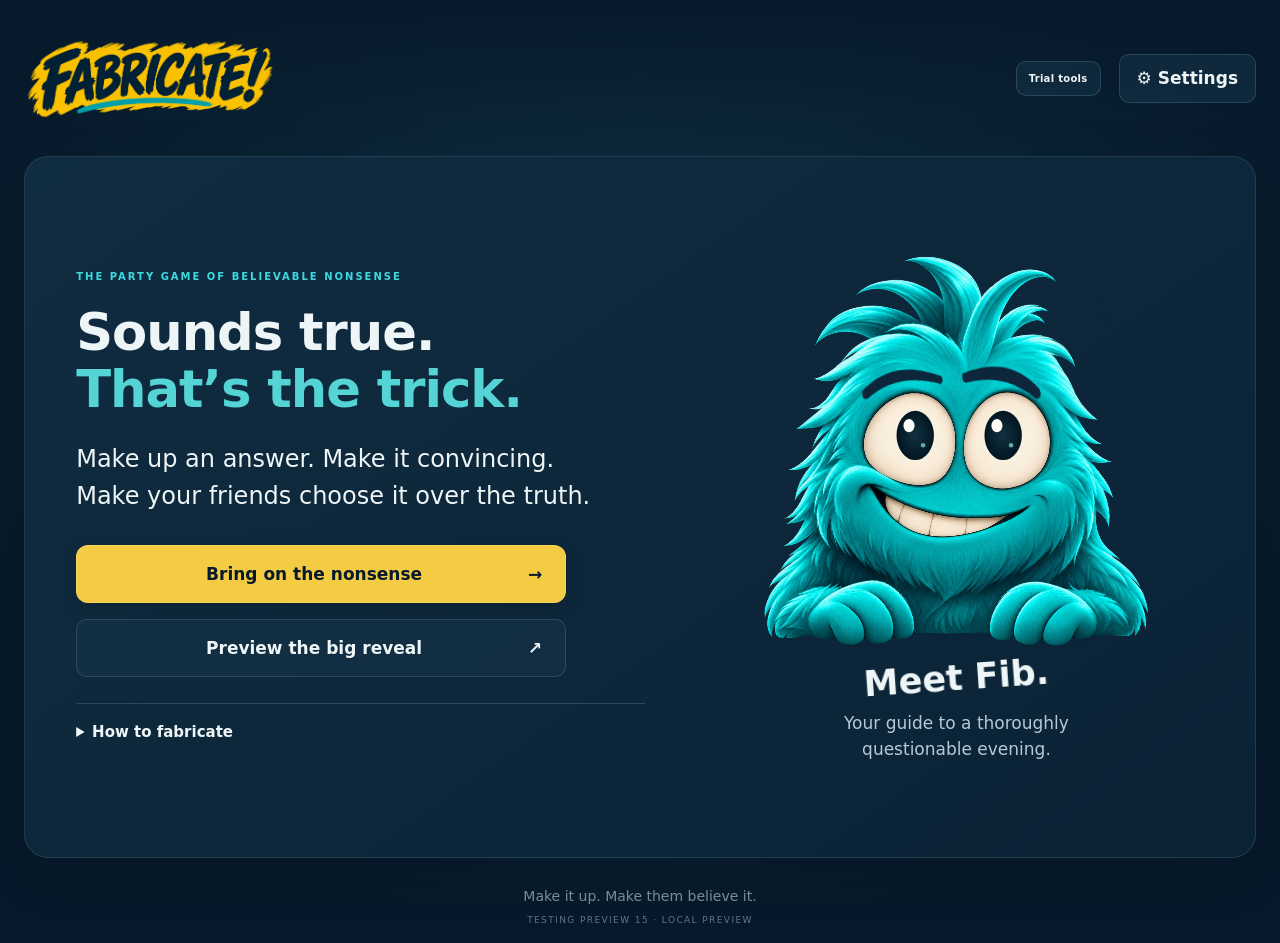
==== 01-WEBSITE-REPOSITORY/index.html @ 634349f1 "Add files via upload" ====
<!doctype html><html lang="en"><head><meta charset="utf-8"><meta name="viewport" content="width=device-width,initial-scale=1,viewport-fit=cover"><meta name="theme-color" content="#071a2b"><title>FABRICATE! — Testing preview 15</title><link rel="stylesheet" href="style.css?v=15"></head><body class="trial-navy"><div id="app"></div><dialog id="modal" aria-label="Game information"></dialog><script src="game.js?v=15" defer></script></body></html>
---- 01-WEBSITE-REPOSITORY/style.css ----
:root{--ink:#09243a;--cream:#fffaf0;--paper:#fffdf6;--teal:#008e99;--yellow:#ffda45;--muted:#566675;--line:#d7d9cc;--pink:#ffd5c9;color-scheme:light;font-family:Arial,Helvetica,sans-serif;color:var(--ink);background:var(--cream)}
*{box-sizing:border-box}body{margin:0;min-height:100dvh;background:radial-gradient(ellipse at 95% 0%,#d5f4e9 0,transparent 38%),radial-gradient(ellipse at 0 95%,#fff0ad 0,transparent 40%),var(--cream);font-size:17px;line-height:1.5}button,input,select,textarea{font:inherit}button,a,input,textarea,select,summary{touch-action:manipulation}button{cursor:pointer;color:var(--ink)}button:disabled{cursor:default;opacity:.45}button:focus-visible,summary:focus-visible,a:focus-visible{outline:3px solid var(--teal);outline-offset:4px}[hidden]{display:none!important}#app{max-width:1500px;margin:auto;padding:max(22px,env(safe-area-inset-top)) max(24px,env(safe-area-inset-right)) max(16px,env(safe-area-inset-bottom)) max(24px,env(safe-area-inset-left))}header{display:flex;justify-content:space-between;align-items:center;gap:14px;margin-bottom:26px}.brand-button{border:0;background:none;padding:8px 0}.wordmark{font-family:Impact,'Arial Black',Arial,sans-serif;font-size:clamp(25px,3.2vw,46px);font-weight:1000;font-style:italic;letter-spacing:-1px;position:relative;display:inline-block;transform:rotate(-3deg);line-height:1.2;isolation:isolate;padding:0 7px}.wordmark:before{content:'';position:absolute;inset:10% -4% 1%;z-index:-1;background:var(--yellow);clip-path:polygon(0 17%,98% 0,100% 81%,1% 100%)}.wordmark:after{content:'';position:absolute;left:5%;right:6%;height:4px;bottom:-6px;background:var(--teal);transform:rotate(1deg);border-radius:80%}.wordmark>span{color:#b44600}.header-actions{display:flex;gap:18px;align-items:center}.settings,.quiet,.remove{border:1px solid var(--line);background:#fffdf5;border-radius:15px;padding:11px 17px;font-weight:700}.quiet{background:none;border:0;padding:8px}.remove{padding:5px 12px;font-size:24px}.primary,.secondary,.premium-button{display:block;border:2px solid var(--ink);padding:17px 23px;border-radius:14px;text-align:center;width:100%;font-weight:800;line-height:1.3;min-height:57px}.primary{background:var(--yellow);box-shadow:0 4px 0 var(--ink)}.primary:hover:not(:disabled){background:#ffe676;transform:translateY(-1px)}.secondary{background:#d3f1eb;margin-top:16px;box-shadow:0 3px 0 #b0ceca}.text-link{background:none;border:0;text-decoration:underline;text-underline-offset:4px;font-size:15px;padding:10px 0;color:var(--teal)}.primary b,.secondary b{float:right}.panel,.home-panel{background:var(--paper);border:1px solid var(--line);border-radius:30px;padding:clamp(25px,4vw,60px);box-shadow:0 8px 0 #09243a06}.home-panel,.game-panel,.setup-panel,.handoff-panel,.scores-panel,.final-panel{display:grid;grid-template-columns:minmax(0,1.15fr) minmax(0,1fr);gap:clamp(28px,5vw,76px);align-items:center;min-height:min(720px,78dvh)}h1{font-size:clamp(34px,4vw,62px);line-height:1.1;letter-spacing:-1.8px;margin:20px 0 24px;font-weight:900}h1 em{font-style:normal;color:var(--teal)}h2{line-height:1.15;font-size:29px;letter-spacing:-.7px}.eyebrow{font-size:12px;letter-spacing:2px;font-weight:800;line-height:1.5;color:var(--teal);margin:0 0 15px}.intro{font-size:clamp(18px,1.9vw,24px);line-height:1.55;margin-bottom:30px}.home-character{text-align:center}.fib{width:100%;aspect-ratio:1;display:block;background-image:var(--fib-sheet);background-size:300% 200%;background-repeat:no-repeat;background-position:0 0;flex:none;max-width:480px;margin:auto}.fib[data-expression=peek]{background-position:50% 0}.fib[data-expression=skeptical]{background-position:100% 0}.fib[data-expression=delighted]{background-position:0 100%}.fib[data-expression=truth]{background-position:50% 100%}.fib[data-expression=champion]{background-position:100% 100%}.fib-name{display:block;font-weight:900;font-size:35px;margin-top:-24px;transform:rotate(-4deg)}.home-character p{color:var(--muted);margin:7px}.home-copy>.primary,.home-copy>.secondary{max-width:490px}details{margin-top:26px;border-top:1px solid var(--line);padding-top:17px;font-size:15px}summary{cursor:pointer;font-weight:800}details li{padding-bottom:10px}footer{text-align:center;color:var(--muted);font-size:14px;padding:28px 0 0}footer span{display:block;font-size:9px;letter-spacing:1.4px;margin-top:7px;opacity:.8}.field{border:2px solid #bbc9c6;background:#fff;color:var(--ink);border-radius:13px;min-height:55px;padding:13px 16px;width:100%;outline:0;box-shadow:none}.field:focus{border-color:var(--teal);box-shadow:inset 0 0 0 1px var(--teal)}.player{display:grid;grid-template-columns:minmax(80px,1fr) auto 35px;gap:10px;align-items:center;margin:12px 0}.player label{font-size:12px;white-space:nowrap;display:flex;align-items:center;gap:5px}.player input[type=checkbox]{accent-color:var(--teal);width:18px;height:18px}.player .remove{border:0;padding:0;background:none}.setup-options{padding:20px 25px;background:#e7f6ef;border-radius:22px}.setup-options .fib{width:190px;margin-top:-30px;margin-bottom:-20px}fieldset{border:0;padding:0;margin:0 0 25px}legend,.timer-label{font-weight:800;font-size:15px}.mode{display:flex;gap:10px;background:#fffaf0;padding:12px;border:1px solid #b7d6d0;border-radius:12px;margin-top:10px}.mode:has(:checked){border:2px solid var(--teal);padding:11px}.mode small{display:block;font-size:12px;font-weight:400;margin-top:2px}.mode input{accent-color:var(--teal)}select{display:block;width:100%;padding:10px;border-radius:8px;border:1px solid #a1bcb6;margin-top:8px;color:var(--ink);background:white}.small{font-size:13px;color:var(--muted);line-height:1.6}#error{color:#a53d29;font-weight:700;font-size:13px;min-height:0;margin:14px 0}.round{font-size:12px;font-weight:800;letter-spacing:1.5px;opacity:.7;margin:0 0 22px}.stage-fib{text-align:center}.stage-fib .fib{max-width:260px}.stage-fib p{font-size:14px;color:var(--muted);margin:0}.question-panel .stage-fib .fib{max-width:420px}.change{display:block;margin-bottom:22px;font-size:13px}.change span{opacity:.7;margin-left:7px}.game-panel h1{font-size:clamp(28px,3.4vw,49px);line-height:1.2}.input-panel .question-column>.stage-fib{display:flex;align-items:center;justify-content:start;gap:6px}.input-panel .stage-fib .fib{width:160px;margin:0}.input-panel .stage-fib p{max-width:140px;text-align:left;font-style:italic}.response-column{padding:28px;background:#eaf5ef;border-radius:20px}textarea.field{resize:vertical;min-height:116px;max-height:230px;margin-top:12px;font-size:20px;line-height:1.4}.response-column form .primary{margin-top:25px}.hint-button{text-align:left}.hint{background:#fff3be;border-left:4px solid var(--yellow);padding:14px;font-size:14px;border-radius:8px;margin:12px 0}.hint p{margin:8px 0}.vote-option{display:flex;width:100%;gap:14px;text-align:left;align-items:center;background:#fff;border:1px solid #b9c8c1;border-radius:12px;padding:13px 16px;line-height:1.35;margin-bottom:11px}.vote-option>b{background:#e1f4ee;border-radius:8px;padding:9px 12px}.vote-option.selected{border:2px solid var(--teal);background:#e2f7f1;padding:12px 15px}.vote-option small{display:block;font-size:11px;margin-top:3px}.handoff-panel{text-align:left}.handoff-panel .fib{max-width:410px}.time{font-weight:800;margin-bottom:14px}#countdown{position:fixed;top:120px;right:24px;z-index:10;font-size:56px;background:var(--yellow);padding:2px 22px;border-radius:20px;animation:tick .8s infinite}@keyframes tick{50%{transform:scale(1.08);background:#ffd3bf}}.reveal-layout{height:calc(100dvh - 165px);min-height:550px;display:flex;flex-direction:column;max-width:1250px;margin:auto;gap:14px}.reveal-top{display:grid;grid-template-columns:minmax(0,1fr) 140px;gap:20px;align-items:center}.reveal-top h1{font-size:clamp(24px,2.5vw,36px);line-height:1.18;margin:9px 0}.reveal-top .round{margin:0 0 8px}.reveal-top .eyebrow{margin:0}.reveal-fib .fib{width:140px}.board-status{display:flex;align-items:center;justify-content:space-between;gap:20px;padding:10px 15px;border-radius:12px;background:#e0f1e9;min-height:48px}.board-status p{font-size:15px;font-weight:700;margin:0}.board-status>span{font-size:12px;white-space:nowrap;opacity:.7}.answer-board{display:grid;grid-template-columns:1fr 1fr;align-content:start;gap:12px;min-height:0;overflow-y:auto;padding:3px 5px 10px 3px;flex:1;scrollbar-color:#99c2bb transparent}.answer-card{position:relative;padding:16px;border:1px solid #bdc8c0;background:var(--paper);border-radius:15px;min-height:110px;transition:background .25s,border-color .25s,box-shadow .25s}.answer-card.active{border:2px solid var(--teal);padding:15px;box-shadow:0 3px 0 #008e991f}.answer-card.revealed:not(.zero):not(.truth){background:#fff0c4}.answer-card.zero{background:#f1eee8;color:#596466}.answer-card.truth{background:#d4efdc;border-color:#21834c}.answer-line{display:flex;gap:12px;align-items:start}.answer-letter{display:inline-flex;align-items:center;justify-content:center;width:30px;height:30px;border-radius:8px;background:#09243a0c;font-size:14px;flex:none}.answer-line p{font-size:18px;line-height:1.35;font-weight:800;margin:3px 0 10px;overflow-wrap:anywhere}.answer-voters{font-size:12px;margin-left:42px;color:var(--muted)}.answer-owner{margin:9px 0 0 42px;font-size:13px;font-weight:800}.answer-points{font-size:12px;margin-left:42px;color:var(--teal);font-weight:800}.reveal-controls{display:flex;gap:20px;align-items:center;justify-content:end;flex:none;min-height:61px}.reveal-controls .primary{max-width:410px}.reveal-controls .text-link{white-space:nowrap}.truth-explanation{font-size:13px;line-height:1.4;padding:7px 12px;border-left:3px solid #21834c;max-height:65px;overflow:auto}.score-list{padding:0;list-style:none}.score-list li{display:grid;grid-template-columns:25px 1fr auto;gap:8px;align-items:center;border-bottom:1px solid var(--line);padding:19px 8px}.score-list b{font-size:22px}.score-list small{grid-column:2;font-size:12px;color:var(--teal)}.score-list strong{grid-column:3;grid-row:1 / 3;font-size:35px}.scores-panel .stage-fib .fib{width:230px}.final-panel .champion-fib{position:relative}.champion-fib .fib{width:min(450px,100%)}.crown{position:absolute;top:-25px;left:45%;font-size:90px;transform:rotate(-12deg);color:#e4a800;text-shadow:2px 2px var(--ink)}.winner{margin:25px 0;transition:opacity .35s}.winner strong{display:block;font-size:clamp(36px,5vw,78px);font-weight:900;overflow-wrap:anywhere;animation:winner 2.8s ease-out}.winner.waiting{opacity:0}.winner.waiting strong{animation:none}.winner p{margin-top:5px;font-weight:800}.tie-number{font-size:110px;color:var(--teal)}@keyframes winner{0%{transform:scale(.7)}20%,55%{transform:scale(1.12)}100%{transform:scale(1)}}.confetti{position:fixed;inset:0;z-index:20;pointer-events:none;overflow:hidden}.confetti i{position:absolute;top:-30px;left:var(--x);height:18px;width:8px;background:var(--c);animation:confetti 2.9s var(--d) ease-in both;transform:rotate(var(--r))}@keyframes confetti{to{top:110%;transform:rotate(640deg)}}dialog{border:1px solid #bacbc3;background:var(--paper);color:var(--ink);border-radius:24px;max-width:650px;width:calc(100% - 30px);max-height:88dvh;padding:0;box-shadow:0 30px 100px #09243a40}dialog::backdrop{background:#09243a99}.modal-top{display:flex;align-items:center;justify-content:space-between;padding:23px 26px 12px;gap:20px}.modal-top h2{margin:0}.modal-content{padding:0 26px 24px;max-height:calc(88dvh - 180px);overflow:auto}.modal-bottom{padding:15px 26px 25px;background:var(--paper);border-top:1px solid var(--line)}.sound-setting label{display:flex;justify-content:space-between;padding:15px 0;font-weight:800}.sound-setting input{width:25px;height:25px;accent-color:var(--teal)}.premium-button{background:var(--pink);margin:20px 0}.premium-button small{display:block;margin-top:6px;font-weight:400}.expressions{display:grid;grid-template-columns:1fr 1fr 1fr;gap:10px;text-align:center}.expressions b{font-size:12px;display:block}.notice{padding:15px;background:#e5f2ed;border-radius:12px}.history section{border-bottom:1px solid var(--line);padding:20px 0}.history small{color:var(--muted)}
@media(min-width:760px){#app[data-screen=home]{padding-top:36px}.home-panel{margin-top:35px}.game-panel,.handoff-panel,.scores-panel{margin-top:clamp(0px,3vh,35px)}#app[data-screen=reveal] footer{display:none}}
@media(max-width:759px){body{font-size:16px}#app{padding:18px 16px max(15px,env(safe-area-inset-bottom))}header{margin-bottom:23px}.settings{padding:8px 11px;font-size:17px}.settings span{display:none}.header-actions{gap:7px}.quiet{font-size:13px}.home-panel,.game-panel,.setup-panel,.handoff-panel,.scores-panel,.final-panel{display:flex;flex-direction:column;min-height:0;gap:25px;align-items:stretch;padding:25px 23px;border-radius:23px}h1{font-size:40px;margin:15px 0 18px;letter-spacing:-1.2px}.home-panel{position:relative;padding-top:155px}.home-character{display:contents}.home-character>.fib{position:absolute;top:-12px;right:16px;width:175px;max-width:none}.home-character>.fib-name,.home-character>p,.home-character>.text-link{display:none}.home-copy>.eyebrow{max-width:150px;position:absolute;top:35px;left:25px;font-size:10px;line-height:1.7}.intro{font-size:18px}.primary,.secondary{padding:15px;font-size:15px}.home-copy details{margin-top:23px}.setup-options{padding:20px}.setup-options .fib{display:none}.player{grid-template-columns:minmax(65px,1fr) auto 22px;gap:5px}.player label{font-size:10px}.player .field{font-size:15px;padding:11px}.player input[type=checkbox]{width:15px;height:15px}.game-panel h1{font-size:27px;letter-spacing:-.6px}.game-panel .stage-fib{display:flex;align-items:center;justify-content:center;gap:5px}.game-panel .stage-fib .fib{width:100px;max-width:100px;margin:0}.stage-fib p{max-width:180px}.question-panel .stage-fib{order:-1;display:none}.response-column{padding:20px 16px}.input-panel{gap:14px}.input-panel .stage-fib{margin-top:-4px}.input-panel .stage-fib .fib{width:80px}.input-panel .question-column>p:not(.eyebrow):not(.round){font-size:14px;margin:10px 0}.input-panel .round{margin-bottom:9px}.input-panel .eyebrow{margin-bottom:10px;font-size:10px}.input-panel h1{margin-top:0}.response-column .small{margin-bottom:0}.response-column form>.eyebrow{font-size:9px}textarea.field{font-size:17px;min-height:90px}.handoff-panel .stage-fib .fib{width:155px}.handoff-panel{gap:5px;text-align:center}.handoff-panel .intro{font-size:17px}.vote-options .vote-option{padding:10px}.vote-option.selected{padding:9px}.vote-options .primary{margin-top:17px}.reveal-layout{height:calc(100dvh - 100px - env(safe-area-inset-bottom));min-height:530px;gap:10px}.reveal-top{grid-template-columns:minmax(0,1fr) 75px;gap:4px}.reveal-top h1{font-size:22px;letter-spacing:-.6px;margin:7px 0}.reveal-top .round,.reveal-top .eyebrow{font-size:9px;letter-spacing:1.3px}.reveal-top .round{margin-bottom:6px}.reveal-fib .fib{width:82px}.board-status{min-height:42px;padding:8px 11px;gap:10px}.board-status p{font-size:12px;line-height:1.35}.board-status>span{font-size:10px}.answer-board{grid-template-columns:1fr;gap:7px;padding-bottom:4px}.answer-card{padding:10px 12px;min-height:68px;border-radius:12px}.answer-card.active{padding:9px 11px}.answer-line{gap:9px}.answer-letter{width:25px;height:25px;font-size:11px;border-radius:6px}.answer-line p{font-size:14px;margin:2px 0 4px;line-height:1.3}.answer-voters,.answer-owner,.answer-points{margin-left:34px;font-size:11px;line-height:1.35}.answer-owner{margin-top:4px}.answer-points{margin-top:1px}.reveal-controls{gap:10px;min-height:53px;flex-wrap:wrap}.reveal-controls .primary{max-width:none;flex:1}.reveal-controls .text-link{font-size:10px;padding:6px 0}.truth-explanation{font-size:11px;max-height:48px;padding:4px 8px}#app[data-screen=reveal] footer{display:none}.score-list b{font-size:19px}.score-list li{padding:15px 5px}.scores-panel .stage-fib .fib{width:130px}.scores-panel>div:first-child{display:grid;grid-template-columns:1fr 120px}.scores-panel h1{grid-column:1;font-size:32px}.scores-panel .stage-fib{grid-column:2;grid-row:1/5}.scores-panel>div:first-child>p:last-child{font-size:12px}.scores-panel .round{margin-bottom:10px}.final-panel{text-align:center}.champion-fib .fib{width:200px}.crown{font-size:55px;top:-22px;left:43%}.winner strong{font-size:48px}.final-panel h1{font-size:35px}.expressions{grid-template-columns:1fr 1fr}.modal-top,.modal-content,.modal-bottom{padding-left:20px;padding-right:20px}.modal-top h2{font-size:24px}.modal-content{font-size:15px}}
html.typing,html.typing body{height:var(--visible-height);overflow:hidden}html.typing #app[data-screen=answer]{position:fixed;inset:0;height:var(--visible-height);overflow:auto;padding-top:max(12px,env(safe-area-inset-top))}html.typing #app[data-screen=answer] footer{display:none}html.typing #app[data-screen=answer] header{margin-bottom:12px}html.typing .input-panel{min-height:0;margin-top:0;padding:18px;gap:14px}html.typing .input-panel .stage-fib{display:none}html.typing .input-panel .round{margin-bottom:5px}html.typing .input-panel h1{font-size:clamp(21px,2.4vw,34px);margin:5px 0 9px}html.typing .response-column{padding:15px}html.typing .response-column .small{display:none}html.typing textarea.field{min-height:72px}html.typing .response-column form .primary{margin-top:18px}html.typing .input-panel .eyebrow{margin-bottom:5px}html.typing .input-panel .question-column>p:not(.eyebrow):not(.round){margin:6px 0;font-size:13px}
@media(prefers-reduced-motion:reduce){*,*:before,*:after{animation:none!important;transition:none!important;scroll-behavior:auto!important}}
.answer-board{grid-auto-rows:max-content}.answer-card{display:flex;flex-direction:column;align-self:start}.answer-line{flex:none}.answer-voters,.answer-owner,.answer-points{flex:none}
/* Reserve identity slots from the outset, so a reveal never moves another answer. */
.answer-card{display:grid;grid-template-columns:minmax(0,1fr) auto;grid-template-rows:auto 18px 18px;column-gap:5px;row-gap:1px;padding:12px;min-height:108px;align-content:start}
.answer-card.active{padding:11px}.answer-line{grid-column:1/-1}.answer-line p{margin-bottom:4px}.answer-voters{grid-column:1/-1;margin-left:42px;line-height:18px}.answer-owner{grid-column:1;margin:0 0 0 42px;line-height:18px}.answer-points{grid-column:2;margin:0;line-height:18px;text-align:right}.answer-card [hidden]{display:block!important;visibility:hidden;min-height:18px}
@media(max-width:759px){#app[data-screen=reveal] header{margin-bottom:9px}#app[data-screen=reveal] .wordmark{font-size:22px}.reveal-layout{height:calc(100dvh - 80px - env(safe-area-inset-bottom));gap:7px}.reveal-top{grid-template-columns:1fr 64px}.reveal-fib .fib{width:67px}.reveal-top h1{font-size:20px}.answer-board{gap:5px}.answer-card{padding:9px 10px;grid-template-rows:auto 14px 14px;min-height:82px;column-gap:4px}.answer-card.active{padding:8px 9px}.answer-line p{font-size:13px;margin-bottom:3px}.answer-letter{width:22px;height:22px}.answer-line{gap:7px}.answer-voters{margin-left:29px;font-size:10px;line-height:14px}.answer-owner{margin-left:29px;font-size:10px;line-height:14px}.answer-points{font-size:10px;line-height:14px}.answer-card [hidden]{min-height:14px}.board-status{min-height:35px;padding:6px 9px}.board-status p{font-size:11px}}
.answer-card{grid-template-rows:auto minmax(18px,auto) minmax(18px,auto)}.answer-voters{overflow-wrap:anywhere}.answer-card.active .answer-voters{animation:reveal-in .35s ease-out}.answer-card.active.revealed .answer-owner,.answer-card.active.revealed .answer-points{animation:reveal-in .35s ease-out}@keyframes reveal-in{from{opacity:0;transform:translateY(4px)}to{opacity:1;transform:none}}@media(max-width:759px){.answer-card{grid-template-rows:auto minmax(14px,auto) minmax(14px,auto)}}
@media(min-width:760px){.input-panel .stage-fib .fib[data-expression=peek]{transform:scaleX(-1)}}
@media(max-width:759px){#app{padding-top:max(18px,env(safe-area-inset-top))}.reveal-layout{height:calc(100dvh - 80px - env(safe-area-inset-bottom) - env(safe-area-inset-top))}}
@media(min-width:760px){.answer-board{gap:10px}.answer-card{min-height:100px;padding:10px 12px}.answer-card.active{padding:9px 11px}}
html.typing #app[data-screen=answer]{margin:0 auto;bottom:auto}
@media(max-width:759px){html.typing .input-panel{height:calc(var(--visible-height) - 86px);display:grid;grid-template-rows:minmax(55px,1fr) auto;gap:10px;padding:12px}html.typing .question-column{min-height:0;overflow:auto}html.typing .response-column{padding:12px}html.typing .response-column form>.eyebrow{font-size:9px}html.typing textarea.field{min-height:65px;margin-top:7px}html.typing .response-column form .primary{margin-top:12px}html.typing .input-panel #error{margin:8px 0}}
@media(max-width:759px){html.typing .input-panel{grid-template-columns:minmax(0,1fr);align-items:stretch}html.typing .input-panel .response-column{grid-row:2}html.typing .input-panel .question-column{grid-row:1}}

:root{--ink:#08263b;--cream:#fff8e9;--paper:#fffdf7;--teal:#009aa3;--yellow:#ffcf24;--line:#ddd8c9;--muted:#5a6b72;font-family:'Segoe UI',system-ui,sans-serif}body{background:var(--cream);font-family:'Segoe UI',system-ui,sans-serif}.panel,.home-panel{box-shadow:none;background:var(--paper)}h1{font-weight:750;letter-spacing:-1.4px}.primary{border:0;box-shadow:0 3px 0 #be9400}.secondary{background:none;box-shadow:none;border:1px solid #b9c6c3}.primary:hover:not(:disabled){background:#ffdc55}.brand-logo{width:clamp(160px,23vw,290px);height:auto;display:block}.brand-button{padding:0}.fib-actor{display:block;position:relative;width:100%;aspect-ratio:1;max-width:480px;margin:auto;flex:none}.fib-actor>canvas,.fib-actor>.actor-face{position:absolute;inset:0;width:100%;height:100%;display:block}.actor-face{pointer-events:none}.actor-brow{fill:#08263b;transform-box:fill-box;transform-origin:center;transition:transform .18s}.actor-lid{opacity:0}.home-character>.fib-actor{max-width:420px}.setup-options{background:#fff5d8}.setup-options .fib-actor{width:175px;margin-top:-30px;margin-bottom:-10px}.response-column{background:#fff8e9;border:1px solid var(--line)}.stage-fib .fib-actor{max-width:250px}.input-panel .question-column>.stage-fib{display:flex}.input-panel .stage-fib .fib-actor{width:160px;margin:0}.question-panel .stage-fib .fib-actor{max-width:420px}.handoff-panel .fib-actor{max-width:370px}.champion-fib .fib-actor{width:min(450px,100%)}.scores-panel .stage-fib .fib-actor{width:220px}.reveal-layout{display:grid;grid-template-columns:230px minmax(0,1fr);grid-template-rows:auto auto minmax(0,1fr) auto auto;column-gap:22px;row-gap:12px;position:relative}.reveal-top{grid-column:1/-1;grid-row:1;display:block}.reveal-top h1{margin:8px 0;font-size:clamp(24px,2.6vw,36px)}.reveal-fib{grid-column:1;grid-row:2/5;align-self:center;text-align:center}.reveal-fib .fib-actor{width:230px}.reveal-fib p{font-size:14px;font-weight:650;line-height:1.5;margin:12px auto;max-width:210px}.reveal-fib .text-link{font-size:12px}.board-status{grid-column:2;grid-row:2;background:none;border-bottom:1px solid var(--line);border-radius:0;padding:8px 0;gap:14px}.board-status p{font-size:13px}.answer-board{grid-column:2;grid-row:3;gap:9px}.truth-explanation{grid-column:2;grid-row:4}.reveal-controls{grid-column:1/-1;grid-row:5}.answer-card{background:#fffdf7;min-height:100px}.answer-card.revealed:not(.zero):not(.truth){background:#fff1c0}.answer-card.zero{background:#f0eee8}.answer-card.truth{background:#def0df}.answer-card.active{box-shadow:none}.expressions .fib-actor{width:100%}.home-character .fib-name{margin-top:-12px}.scores-panel .stage-fib .fib-actor{width:230px}.answer-card .answer-voters{animation:none!important}.answer-card .answer-owner,.answer-card .answer-points{animation-duration:.3s}.field:focus{border-color:#009aa3}.actor-face{transition:opacity .06s}
@media(min-width:760px){.reveal-layout{height:calc(100dvh - 175px);min-height:510px}.reveal-top .round{margin-bottom:5px}.reveal-top .eyebrow{margin-bottom:0}.scores-panel .stage-fib .fib-actor{width:230px}}
@media(max-width:759px){.brand-logo{width:155px}.home-character>.fib-actor{position:absolute;top:-8px;right:13px;width:174px}.home-panel{padding-top:155px}.home-character>.fib-name{display:none}.input-panel .stage-fib .fib-actor{width:80px}.game-panel .stage-fib .fib-actor{width:100px;max-width:100px;margin:0}.setup-options .fib-actor{display:none}.handoff-panel .stage-fib .fib-actor{width:155px}.champion-fib .fib-actor{width:210px}.scores-panel .stage-fib .fib-actor{width:125px}.reveal-layout{height:calc(100dvh - 84px - env(safe-area-inset-top) - env(safe-area-inset-bottom));min-height:530px;grid-template-columns:minmax(0,1fr) 104px;grid-template-rows:auto auto minmax(0,1fr) auto auto;gap:6px}.reveal-top{grid-column:1;grid-row:1}.reveal-fib{grid-column:2;grid-row:1;align-self:center}.reveal-fib .fib-actor{width:104px}.reveal-fib p,.reveal-fib .text-link{display:none}.reveal-top h1{font-size:20px;line-height:1.14}.reveal-top .round,.reveal-top .eyebrow{font-size:9px}.board-status{grid-column:1/-1;grid-row:2;min-height:33px;padding:5px 0}.board-status p{font-size:11px}.answer-board{grid-column:1/-1;grid-row:3;gap:5px}.truth-explanation{grid-column:1/-1;grid-row:4}.reveal-controls{grid-column:1/-1;grid-row:5}.answer-card{min-height:76px;padding:7px 9px}.answer-card.active{padding:6px 8px}.answer-line p{font-size:13px;line-height:1.25}.answer-owner,.answer-points,.answer-voters{font-size:10px}.reveal-controls .primary{font-size:14px}.expressions{grid-template-columns:1fr 1fr}.expressions .fib-actor{width:100%}}
html.typing .input-panel .stage-fib{display:none}
.actor-lab{width:min(360px,100%);margin:0 auto}.actor-lab .fib-actor{width:100%}.reaction-controls{display:grid;grid-template-columns:1fr 1fr;gap:8px}.reaction-controls .secondary{margin:0;padding:12px;font-size:12px;min-height:43px}.home-character>.text-link{display:none}.inspect-fib{display:block;margin:13px 0 0}

.point-icon{width:25px;height:25px;object-fit:contain;display:inline-block;vertical-align:middle;flex:none}.earned-icons{display:inline-flex;align-items:center;gap:1px;vertical-align:middle;line-height:1}.earned-icons .point-icon{width:23px;height:23px}.earned-icons b{font-size:12px;margin-left:3px}.answer-points{display:flex;gap:3px;align-items:center;justify-content:flex-end;min-height:24px}.answer-points small{font-size:10px;white-space:nowrap}.answer-card{grid-template-rows:auto minmax(18px,auto) minmax(24px,auto)}.answer-card .answer-owner{align-self:center}.no-award{font-weight:600;color:var(--muted)}.banking-panel{display:grid;grid-template-columns:230px minmax(0,1fr);gap:30px;max-width:1250px;margin:auto;padding:30px;min-height:550px}.bank-host h1{font-size:37px;letter-spacing:-1px}.bank-host .fib-actor{width:220px}.point-legend{font-size:12px;line-height:2.4;white-space:nowrap}.point-legend .point-icon{margin-right:6px}.bank-question{font-size:13px;border-top:1px solid var(--line);padding-top:15px}.bank-stage{min-width:0;display:flex;flex-direction:column;justify-content:center}.award-tray{display:flex;justify-content:center;flex-wrap:wrap;gap:9px;padding:5px 5px 10px;min-height:65px}.award-item{display:flex;flex-direction:column;align-items:center;min-width:45px;max-width:100px;gap:2px}.award-source{display:block;width:32px;height:32px;transition:opacity .12s}.award-source .point-icon{width:32px;height:32px}.award-item small{font-size:10px;line-height:1.2;overflow-wrap:anywhere;text-align:center}.award-item.departed .award-source{opacity:.12}.award-item.landed small{opacity:.45}.bank-status{font-size:12px;min-height:35px;margin:5px 0 14px;text-align:center;color:var(--muted)}.ledger-window{max-height:390px;overflow:auto;scrollbar-color:#9abcb5 transparent;padding:0 5px}.ledger-rows{position:relative;list-style:none;margin:0;padding:0;min-height:100px}.ledger-row{position:absolute;left:0;right:0;top:0;display:grid;grid-template-columns:30px minmax(0,1fr) 55px;align-items:center;gap:10px;border-bottom:1px solid var(--line);padding:7px 10px;background:var(--paper);will-change:transform}.ledger-rank{font-size:13px;color:var(--muted)}.ledger-identity>b{font-size:20px;display:block;overflow-wrap:anywhere;line-height:1.2}.ledger-tokens{display:flex;align-items:center;gap:14px;margin-top:5px;font-size:12px}.ledger-tokens>span{display:inline-flex;align-items:center;gap:5px}.ledger-tokens .point-icon{width:23px;height:23px}.ledger-total{font-size:34px;text-align:right}.ledger-row.received .ledger-total{animation:point-land .3s ease-out}.ledger-row.received{z-index:1}.flying-reward{position:fixed;top:0;left:0;width:32px;height:32px;z-index:30;pointer-events:none;will-change:transform}.flying-reward .point-icon{width:32px;height:32px}.bank-controls{display:flex;align-items:center;justify-content:flex-end;min-height:75px;padding-top:15px;gap:15px}.bank-controls .primary{max-width:420px}.trial-tool-button{font-size:11px;border:1px dashed var(--line);padding:8px 10px;border-radius:9px;color:var(--ink);background:none;white-space:nowrap}.trial-theme{margin-top:25px}.trial-theme .secondary{display:inline-block;width:auto;font-size:13px;margin:8px 8px 12px 0}.trial-navy{--ink:#fff8e9;--cream:#08263b;--paper:#12364a;--line:#365768;--muted:#c4d5dc;color:var(--ink)}.trial-navy .primary{color:#08263b}.trial-navy .secondary,.trial-navy .settings,.trial-navy .remove{background:var(--paper);color:var(--ink)}.trial-navy .setup-options,.trial-navy .response-column{background:#153c4c}.trial-navy .field,.trial-navy select,.trial-navy .vote-option{background:#143a4d;color:var(--ink)}.trial-navy .vote-option.selected{background:#19565c}.trial-navy .answer-card{background:var(--paper);color:var(--ink)}.trial-navy .answer-card.revealed:not(.zero):not(.truth){background:#4b421f}.trial-navy .answer-card.zero{background:#253e4b;color:#c7d4dc}.trial-navy .answer-card.truth{background:#153f32}.trial-navy .vote-option>b,.trial-navy .board-status{background:transparent}.trial-navy .home-copy .eyebrow{color:#3cdae0}.trial-navy dialog{background:var(--paper);color:var(--ink)}@keyframes point-land{40%{transform:scale(1.28);color:var(--teal)}}
@media(max-width:759px){.earned-icons .point-icon{width:19px;height:19px}.answer-points{min-height:21px;gap:2px}.answer-card{grid-template-rows:auto minmax(14px,auto) minmax(21px,auto);min-height:76px}.answer-points small{font-size:9px}.banking-panel{display:flex;flex-direction:column;padding:20px 16px;gap:10px;min-height:0}.bank-host{display:grid;grid-template-columns:1fr 100px;column-gap:9px}.bank-host .round,.bank-host .eyebrow,.bank-host h1{grid-column:1}.bank-host .round{margin-bottom:7px}.bank-host .eyebrow{font-size:9px;margin-bottom:6px}.bank-host h1{font-size:26px;line-height:1.1;margin:5px 0 8px}.bank-host .stage-fib{grid-column:2;grid-row:1/5}.bank-host .fib-actor{width:100px}.point-legend{grid-column:1/-1;font-size:10px;display:flex;align-items:center;gap:6px;line-height:2;margin:8px 0 0}.point-legend br{display:none}.point-legend .point-icon{width:19px;height:19px;margin:0}.bank-question{display:none}.award-tray{gap:5px;min-height:52px;padding-bottom:4px}.award-source,.award-source .point-icon{width:28px;height:28px}.award-item{min-width:40px}.award-item small{font-size:9px}.bank-status{font-size:10px;min-height:28px;margin:4px 0 7px}.ledger-window{max-height:310px;padding:0}.ledger-row{grid-template-columns:20px minmax(0,1fr) 42px;padding:6px 5px;gap:7px}.ledger-identity>b{font-size:17px}.ledger-total{font-size:29px}.ledger-tokens{margin-top:3px;gap:12px;font-size:11px}.ledger-tokens .point-icon{width:20px;height:20px}.bank-controls{min-height:65px;padding-top:12px}.bank-controls .primary{font-size:13px}.trial-tool-button{font-size:9px;padding:8px 5px}.brand-logo{width:135px}.header-actions{gap:5px}.reveal-layout{height:calc(100dvh - 80px - env(safe-area-inset-top) - env(safe-area-inset-bottom))}}
@media(prefers-reduced-motion:reduce){.ledger-row,.ledger-total,.award-source{animation:none!important;transition:none!important}}

/* Fib occupies the activity itself: hands meet the tile edge. */
.input-panel .response-column{position:relative;margin-top:155px;padding-top:30px;overflow:visible}.response-column>.perched-fib{position:absolute;width:180px;max-width:none;right:25px;bottom:calc(100% - 11px);z-index:2;pointer-events:none}.input-panel .question-column{align-self:center}.actor-lid{transition:none}.lid-edge{pointer-events:none}.reveal-layout{grid-template-columns:minmax(0,1fr) 180px minmax(0,1fr);grid-template-rows:160px auto minmax(0,1fr) auto auto;column-gap:15px;row-gap:8px}.reveal-top{grid-column:1;grid-row:1;align-self:center}.reveal-top h1{font-size:25px;line-height:1.16}.reveal-fib{grid-column:2;grid-row:1;align-self:start;position:relative;width:180px}.reveal-fib .fib-actor{width:180px;z-index:2}.reveal-fib p{position:absolute;left:calc(100% + 25px);top:53px;width:clamp(150px,23vw,280px);margin:0;text-align:left;font-size:15px;line-height:1.5}.reveal-fib .text-link{position:absolute;left:calc(100% + 25px);top:116px;width:210px;text-align:left}.board-status{grid-column:1/-1;grid-row:2;background:var(--paper);border:1px solid var(--line);border-radius:11px;padding:8px 12px;min-height:36px}.answer-board{grid-column:1/-1;grid-row:3}.truth-explanation{grid-column:1/-1;grid-row:4}.reveal-controls{grid-column:1/-1;grid-row:5}.answer-card{min-height:86px;padding:9px 11px}.answer-card.active{padding:8px 10px}
@media(max-width:759px){.input-panel .response-column{margin-top:110px;padding-top:25px}.response-column>.perched-fib{width:133px;right:14px;bottom:calc(100% - 9px)}.reveal-layout{grid-template-columns:1fr;grid-template-rows:auto 96px auto minmax(0,1fr) auto auto;gap:5px}.reveal-top{grid-column:1;grid-row:1;align-self:start}.reveal-top h1{font-size:18px;margin:6px 0;line-height:1.15}.reveal-top .round{margin-bottom:4px}.reveal-fib{grid-column:1;grid-row:2;justify-self:center;width:110px;top:1px}.reveal-fib .fib-actor{width:110px}.reveal-fib p,.reveal-fib .text-link{display:none}.board-status{grid-column:1;grid-row:3;min-height:31px;padding:5px 9px}.board-status p{font-size:10px;line-height:1.3}.answer-board{grid-column:1;grid-row:4;gap:4px}.truth-explanation{grid-column:1;grid-row:5;max-height:32px;font-size:10px;line-height:1.3;padding:2px 7px}.reveal-controls{grid-column:1;grid-row:6;min-height:49px}.reveal-controls .primary{min-height:49px;padding:13px}.answer-card{min-height:69px;padding:5px 9px}.answer-card.active{padding:4px 8px}.answer-line p{font-size:12px;line-height:1.25;margin:2px 0}.answer-letter{width:20px;height:20px}.answer-owner,.answer-voters{margin-left:27px}.answer-points .point-icon{width:18px;height:18px}.answer-points{min-height:20px}.answer-card{grid-template-rows:auto minmax(14px,auto) minmax(20px,auto)}}
html.typing .input-panel .response-column{margin-top:65px;padding-top:16px}html.typing .response-column>.perched-fib{display:block;width:82px;right:12px;bottom:calc(100% - 6px)}
html.typing .input-panel .question-column{align-self:stretch;max-height:100%}html.typing .question-column>.round,html.typing .question-column>p:not(.eyebrow):not(.round){display:none}@media(max-width:759px){.ledger-window{max-height:350px}}
html.typing .input-panel .question-column .eyebrow{display:none}html.typing .input-panel .question-column h1{font-size:18px;line-height:1.2;margin:0}

:root{background:#071a2b}body.trial-navy{--ink:#eef5f6;--cream:#071a2b;--paper:#102a3e;--line:#29485b;--muted:#b3c9d6;--teal:#54d4d5;background:radial-gradient(ellipse at 55% 0%,#12394c 0,transparent 64%),#071a2b;color:var(--ink)}body:not(.trial-navy){--cream:#f2f4f0;--paper:#fcfdfa;background:#f2f4f0}.trial-navy .panel,.trial-navy .home-panel{background:linear-gradient(145deg,#102c40,#0b2235);border:1px solid #35546880;box-shadow:0 18px 55px #0002}.panel,.home-panel{border-radius:24px}h1{font-weight:700;letter-spacing:-1px}.eyebrow{font-size:10px;letter-spacing:2px}.brand-logo{width:clamp(135px,21vw,252px)}.primary{border:1px solid #ffe18a55;box-shadow:0 5px 18px #0002;border-radius:12px;background:#f4cc43;min-height:53px;font-weight:750}.primary:hover:not(:disabled){background:#ffdd62;transform:translateY(-1px)}.trial-navy .primary{color:#071a2b}.secondary,.settings,.trial-tool-button{border-radius:10px;font-weight:600}.trial-navy .secondary,.trial-navy .settings,.trial-navy .trial-tool-button{background:#17354a88;border:1px solid #53718866;color:var(--ink)}.trial-tool-button{border-style:solid;font-size:10px;letter-spacing:.3px;padding:9px 12px}.trial-navy .answer-card{background:#112f44;border:1px solid #2d4c61;box-shadow:0 3px 10px #0001}.answer-card{border-radius:12px}.trial-navy .answer-card.active{border:2px solid #55d3d2;background:#163c50}.trial-navy .answer-card.revealed:not(.zero):not(.truth){background:#283b46}.trial-navy .answer-card.zero{background:#102838;color:#a7bdcc}.trial-navy .answer-card.truth{background:#124547;border-color:#5ed5cc}.trial-navy .answer-letter{background:#ffffff0b;color:#bdd6e1}.answer-line p{font-weight:650}.trial-navy .board-status{background:#102e42;border-color:#325369;color:#d4e7ed}.trial-navy .input-panel .response-column{background:linear-gradient(135deg,#153b50,#112f43);border-color:#3c6478;box-shadow:0 12px 30px #0002}.trial-navy .field{background:#091f31;border-color:#3a5b70;color:#eef6f7}.trial-navy .field:focus{border-color:#5ad9d4;box-shadow:inset 0 0 0 1px #5ad9d4}.trial-navy .setup-options{background:#143448}.trial-navy .mode{background:#0d293e;border-color:#31576c}.trial-navy .mode:has(:checked){border-color:#54d4d5}.trial-navy dialog{background:linear-gradient(145deg,#123047,#0a2336);border:1px solid #4a6a7c80;box-shadow:0 24px 80px #0007}.trial-navy .modal-bottom{background:#0b2437;border-top-color:#2b4e63}.trial-navy .modal-top .remove{background:#19394f;border-color:#416075}.trial-navy .premium-button{background:#174d5c;color:#f1f7f6}.trial-navy .hint{background:#173f4c;border-color:#f4cc43}.trial-navy .banking-panel{background:linear-gradient(145deg,#102d42,#0b2337)}.trial-navy .ledger-row{background:transparent}.ledger-identity>b{font-weight:650}.ledger-total{font-weight:650}.studio-intro{font-size:14px;color:var(--muted)}.flow-button{font-size:13px;margin:0 auto 14px;max-width:360px;min-height:44px;padding:11px}.reaction-controls{gap:7px}.reaction-controls .secondary{min-height:39px;padding:10px}.actor-brow{transition:none}.response-column>.perched-fib::after{content:'';position:absolute;bottom:4%;left:9%;right:8%;height:3px;border-radius:50%;background:#0003;filter:blur(3px);z-index:-1}.trial-navy .truth-explanation{border-left-color:#54d4d5;color:#bcd5df}footer{opacity:.65}.reveal-layout+footer{display:none}
@media(max-width:759px){.brand-logo{width:132px}.trial-tool-button{padding:8px 7px;font-size:9px}.panel,.home-panel{border-radius:20px}.reaction-controls .secondary{font-size:11px}.flow-button{margin-top:0}.answer-line p{font-weight:650}.bank-host h1{font-size:25px}.primary{min-height:49px}.reveal-controls .primary{padding:12px}.eyebrow{font-size:9px}}

.reveal-top{grid-column:1;grid-row:1}.reveal-fib{grid-column:2;grid-row:1}.board-status{grid-column:1/-1;grid-row:2}.answer-board{grid-column:1/-1;grid-row:3}.truth-explanation{grid-column:1/-1;grid-row:4}.reveal-controls{grid-column:1/-1;grid-row:5}
html.viewport-game,body.viewport-game{height:var(--screen-height,100dvh);min-height:0;overflow:hidden}#app[data-screen=reveal],#app[data-screen=scores]{height:var(--screen-height,100dvh);min-height:0;display:flex;flex-direction:column;overflow:hidden;padding: max(12px,env(safe-area-inset-top)) max(16px,env(safe-area-inset-right)) max(10px,env(safe-area-inset-bottom)) max(16px,env(safe-area-inset-left))}#app[data-screen=reveal]>header,#app[data-screen=scores]>header{flex:none;margin-bottom:10px;min-height:35px}#app[data-screen=reveal]>footer,#app[data-screen=scores]>footer{display:none}#app[data-screen=reveal] .brand-logo,#app[data-screen=scores] .brand-logo{width:clamp(125px,17vw,210px)}.reveal-layout{width:100%;max-width:1300px;flex:1;min-height:0!important;height:auto!important;grid-template-columns:minmax(0,1fr) var(--host-size,110px) minmax(0,1fr);grid-template-rows:var(--host-size,110px) auto minmax(0,1fr) auto auto;gap:6px 16px;margin:auto;overflow:visible}.reveal-top{min-width:0;overflow:hidden}.reveal-top h1{font-size:clamp(17px,2.1vw,28px);line-height:1.12;margin:5px 0;display:-webkit-box;-webkit-box-orient:vertical;-webkit-line-clamp:3;overflow:hidden;cursor:pointer}.reveal-top .round{margin:0 0 5px;font-size:10px}.reveal-top .eyebrow{font-size:9px;margin:0}.reveal-fib{width:var(--host-size);height:var(--host-size);position:relative;top:5px;min-width:0}.reveal-fib .fib-actor{width:100%;height:100%}.reveal-fib p{top:25%;font-size:13px;line-height:1.45}.reveal-fib .text-link{top:70%;font-size:11px}.board-status{min-height:28px;padding:5px 10px;gap:10px;min-width:0}.board-status p{font-size:12px;line-height:1.2}.answer-board{display:grid;grid-template-columns:repeat(var(--answer-cols,2),minmax(0,1fr));grid-template-rows:repeat(var(--answer-rows,3),minmax(0,1fr));grid-auto-rows:unset;align-content:stretch;gap:5px;overflow:hidden;min-height:0;padding:0}.answer-card,.answer-card.active{min-height:0!important;min-width:0;height:100%;align-self:stretch;padding:7px 10px;grid-template-rows:minmax(0,1fr) 15px 22px;gap:1px 4px;overflow:hidden;cursor:pointer}.answer-card.active{padding:6px 9px}.answer-line{min-height:0;overflow:hidden;align-items:flex-start;gap:7px}.answer-line p{font-size:var(--answer-font,15px);line-height:1.18;margin:1px 0;display:-webkit-box;-webkit-box-orient:vertical;-webkit-line-clamp:4;overflow:hidden;overflow-wrap:anywhere}.answer-letter{width:22px;height:22px;font-size:10px;border-radius:6px}.answer-voters{line-height:15px;font-size:11px;margin-left:29px;white-space:nowrap;overflow:hidden;text-overflow:ellipsis;min-width:0}.answer-owner{font-size:11px;margin-left:29px;line-height:19px;white-space:nowrap;overflow:hidden;text-overflow:ellipsis;min-width:0}.answer-points{min-height:20px;line-height:20px;white-space:nowrap;min-width:0}.answer-points .point-icon{width:20px;height:20px}.answer-card [hidden]{min-height:0}.reward-marker{display:inline-flex;opacity:0;transform:scale(.65);transition:opacity .15s,transform .2s}.reward-marker.arrived{opacity:1;transform:none}.answer-reward-flight{position:fixed;left:0;top:0;width:32px;height:32px;pointer-events:none;z-index:35;will-change:transform,opacity}.answer-reward-flight .point-icon{width:32px;height:32px}.reward-flight-layer{pointer-events:none}.truth-explanation{border:0;border-left:2px solid var(--teal);border-radius:0;background:transparent;color:var(--muted);text-align:left;max-height:32px;min-width:0;display:-webkit-box;-webkit-box-orient:vertical;-webkit-line-clamp:2;overflow:hidden;font-size:11px;line-height:1.25;padding:3px 7px;cursor:pointer}.reveal-controls{min-height:45px;padding-top:0;gap:9px;flex-wrap:nowrap;min-width:0}.reveal-controls .primary{min-height:44px;padding:12px 16px;max-width:410px;font-size:14px}.reveal-controls .text-link{font-size:11px;white-space:nowrap}.board-help{font-size:10px;color:var(--muted);margin-right:auto;max-width:120px;line-height:1.2}.dense-tiles .answer-card{padding:5px 7px;grid-template-rows:minmax(0,1fr) 12px 19px}.dense-tiles .answer-card.active{padding:4px 6px}.dense-tiles .answer-voters,.dense-tiles .answer-owner{font-size:10px;margin-left:26px;line-height:12px}.dense-tiles .answer-letter{width:19px;height:19px;font-size:9px}.dense-tiles .answer-points .point-icon{width:17px;height:17px}.dense-tiles .answer-points small{font-size:8px}.tiny-tiles .answer-card{grid-template-rows:minmax(0,1fr) 10px 15px;padding:3px 5px}.tiny-tiles .answer-card.active{padding:2px 4px}.tiny-tiles .answer-voters,.tiny-tiles .answer-owner{font-size:9px;line-height:11px;margin-left:0}.tiny-tiles .answer-letter{width:14px;height:14px;border-radius:3px;font-size:8px}.tiny-tiles .answer-line{gap:4px}.tiny-tiles .answer-points{min-height:14px;line-height:14px}.tiny-tiles .answer-points .point-icon{width:14px;height:14px}.tiny-tiles .answer-line p{-webkit-line-clamp:3}.banking-panel{flex:1;min-height:0!important;height:auto;max-width:1300px;width:100%;overflow:hidden;grid-template-columns:200px minmax(0,1fr);padding:20px;gap:24px}.bank-host{min-height:0;overflow:hidden}.bank-host h1{font-size:30px;margin:10px 0}.bank-host .fib-actor{width:min(180px,100%)}.bank-host .point-legend{font-size:11px}.bank-stage{min-height:0;display:grid;grid-template-rows:auto auto minmax(0,1fr) auto;align-content:stretch}.award-tray{min-height:40px;padding:0 0 5px;gap:7px}.award-item small{font-size:9px}.award-source,.award-source .point-icon{width:26px;height:26px}.bank-status{min-height:24px;margin:3px 0 8px;line-height:1.25}.ledger-window{min-height:0;max-height:none!important;overflow:hidden}.bank-controls{min-height:50px;padding-top:8px}.bank-controls .primary{min-height:43px;padding:11px 15px}.ledger-row{min-height:0}.ledger-identity>b{white-space:nowrap;overflow:hidden;text-overflow:ellipsis}.dense-ledger .ledger-identity>b{font-size:13px}.dense-ledger .ledger-tokens{font-size:9px;margin-top:1px;gap:10px}.dense-ledger .ledger-tokens .point-icon{width:14px;height:14px}.dense-ledger .ledger-total{font-size:23px}.dense-ledger .ledger-rank{font-size:10px}.dense-ledger .ledger-row{padding:3px 7px}
@media(max-width:649px){.reveal-layout{grid-template-columns:1fr;grid-template-rows:auto var(--host-size,84px) auto minmax(0,1fr) auto auto;gap:4px}.reveal-top{grid-column:1;grid-row:1}.reveal-top h1{font-size:18px;-webkit-line-clamp:2;margin:4px 0}.reveal-top .round{display:inline-block;margin:0 9px 0 0;font-size:9px}.reveal-top .eyebrow{display:inline-block;font-size:8px}.reveal-fib{grid-column:1;grid-row:2;justify-self:center;top:5px}.reveal-fib p,.reveal-fib .text-link{display:none}.board-status{grid-column:1;grid-row:3;padding:4px 8px}.board-status p{font-size:10px}.board-status>span{font-size:9px}.answer-board{grid-column:1;grid-row:4}.truth-explanation{grid-column:1;grid-row:5;max-height:27px;font-size:10px}.reveal-controls{grid-column:1;grid-row:6;min-height:42px;gap:7px}.reveal-controls .primary{max-width:none;min-height:42px;padding:11px 12px;font-size:12px}.board-help{font-size:8px;max-width:60px}.reveal-controls .text-link{font-size:9px}.reveal-layout.compact-stage{grid-template-columns:minmax(0,1fr) var(--host-size,65px) minmax(0,1fr);grid-template-rows:var(--host-size,65px) auto minmax(0,1fr) auto auto;gap:4px 7px}.compact-stage .reveal-top{grid-column:1;grid-row:1;align-self:center;overflow:hidden}.compact-stage .reveal-top h1{font-size:14px;-webkit-line-clamp:3}.compact-stage .reveal-top .eyebrow{display:none}.compact-stage .reveal-fib{grid-column:2;grid-row:1;top:4px}.compact-stage .board-status{grid-column:1/-1;grid-row:2}.compact-stage .answer-board{grid-column:1/-1;grid-row:3}.compact-stage .truth-explanation{grid-column:1/-1;grid-row:4}.compact-stage .reveal-controls{grid-column:1/-1;grid-row:5}.banking-panel{display:grid;grid-template-columns:1fr;grid-template-rows:100px minmax(0,1fr);padding:14px;gap:8px}.bank-host{grid-row:1;display:grid;grid-template-columns:1fr 80px;grid-template-rows:15px 40px 23px}.bank-host .round{grid-column:1;grid-row:1;margin:0;font-size:9px}.bank-host .eyebrow{display:none}.bank-host h1{grid-column:1;grid-row:2;font-size:21px;line-height:1.02;margin:2px 0}.bank-host .stage-fib{grid-column:2;grid-row:1/4}.bank-host .fib-actor{width:80px}.point-legend{grid-column:1/-1;grid-row:3;margin:5px 0;font-size:9px}.point-legend .point-icon{width:15px;height:15px}.bank-question{display:none}.bank-stage{grid-row:2;min-height:0}.bank-controls .primary{font-size:12px}.bank-status{font-size:10px;min-height:20px;margin-bottom:4px}.award-tray{min-height:36px}.award-source,.award-source .point-icon{width:23px;height:23px}.award-item small{font-size:8px}.dense-ledger .ledger-row{grid-template-columns:18px 1fr 35px}.dense-ledger .ledger-identity>b{font-size:12px}.ledger-tokens{margin-top:0}}
@media(max-height:500px){#app[data-screen=reveal]>header,#app[data-screen=scores]>header{margin-bottom:5px;min-height:28px}#app[data-screen=reveal] .brand-logo,#app[data-screen=scores] .brand-logo{width:110px}.settings{padding:6px 9px}.reveal-layout{--host-size:55px!important}.reveal-top h1{font-size:16px}.reveal-top .eyebrow{display:none}.board-status{min-height:23px;padding:3px 8px}.board-status p{font-size:10px}.reveal-controls,.reveal-controls .primary{min-height:35px;padding-top:0;padding-bottom:0;font-size:11px}.truth-explanation{max-height:21px;font-size:9px}.banking-panel{grid-template-columns:140px minmax(0,1fr);padding:10px}.bank-host h1{font-size:22px}.bank-host .fib-actor{width:90px}.bank-host .point-legend{font-size:9px}.bank-host .bank-question{display:none}.bank-controls{min-height:36px}.bank-controls .primary{min-height:33px;padding:8px;font-size:11px}}
@media(prefers-reduced-motion:reduce){.reward-marker{transition:none}}
.truth-explanation:not([hidden]){display:block;min-height:23px;height:23px;max-height:23px;white-space:nowrap;text-overflow:ellipsis;line-height:17px;padding:3px 7px}@media(max-height:500px){.truth-explanation:not([hidden]){min-height:20px;height:20px;max-height:20px;line-height:14px}}
.micro-tiles .answer-card{grid-template-rows:minmax(0,1fr) 0 14px}.micro-tiles .answer-voters{visibility:hidden}.ultra-ledger .ledger-tokens{display:none}.ultra-ledger .ledger-total{font-size:16px}.ultra-ledger .ledger-identity>b{font-size:10px;line-height:1.05}.ultra-ledger .ledger-row{padding:1px 5px}.ultra-ledger .ledger-rank{font-size:9px}
.ultra-ledger .ledger-total{font-size:15px;line-height:1}.ultra-ledger .ledger-rank{line-height:1}.ultra-ledger .ledger-row{overflow:hidden}
.truth-explanation[hidden]{display:none!important}.truth-explanation:not([hidden]){width:100%;justify-self:stretch}

/* Reserve the lower lines for reveal details, centre the answer within its area. */
.answer-card .answer-line{align-self:stretch;align-items:center;justify-content:center;text-align:center;position:relative;padding:0 23px}
.answer-card .answer-line .answer-letter{position:absolute;left:0;top:50%;transform:translateY(-50%)}
.answer-card .answer-line p{width:100%;text-align:center;margin:0}
.opening-active{overflow:hidden}.opening{position:fixed;inset:0;z-index:1000;display:grid;place-items:center;background:radial-gradient(ellipse at 30% 10%,#16465a,transparent 65%),#071a2b;padding:env(safe-area-inset-top) 18px env(safe-area-inset-bottom);transition:opacity .5s ease,visibility .5s}
.opening-centre{width:min(85vw,760px);text-align:center}.opening-word{font:900 clamp(34px,8.4vw,86px)/1.1 system-ui,sans-serif;letter-spacing:-.055em;white-space:nowrap;color:#ffd13b;text-shadow:3px 4px 0 #086775;transform:rotate(-4deg);margin:0 0 10px}
.opening-word span{display:inline-block;opacity:0;animation:spell-pop .36s cubic-bezier(.2,.75,.25,1.25) forwards;animation-delay:calc(.1s + var(--letter)*.085s)}
.opening-fib{width:clamp(180px,35vw,340px);margin:auto;opacity:0;animation:fib-arrive .55s ease forwards;animation-delay:1s}.opening-fib .fib-actor{width:100%}.opening-skip{position:absolute;bottom:max(25px,env(safe-area-inset-bottom));left:50%;transform:translateX(-50%);color:#b7d8df;font-size:12px}.opening-leave{opacity:0;visibility:hidden;pointer-events:none}
@keyframes spell-pop{from{opacity:0;transform:translateY(14px) rotate(-12deg) scale(.7)}70%{opacity:1;transform:translateY(-3px) rotate(3deg) scale(1.06)}to{opacity:1;transform:none}}
@keyframes fib-arrive{from{opacity:0;transform:translateY(20px) scale(.94)}to{opacity:1;transform:none}}
@media(prefers-reduced-motion:reduce){.opening-word span,.opening-fib{animation:none;opacity:1}.opening{transition:none}}
.answer-card:not(.revealed):not(.active) .answer-line{grid-row:1/-1}
.opening-sound .opening-word span,.opening-sound .opening-fib{animation:none;opacity:0}.opening-wait .opening-centre{visibility:hidden}.opening-start{position:absolute;left:50%;top:50%;transform:translate(-50%,-50%);width:min(280px,75vw)}.opening-start[hidden]{display:none!important}

.opening-logo{width:100%;margin:0;transform:none;line-height:0;text-shadow:none;white-space:normal}.opening-logo canvas{display:block;width:100%;height:auto}.opening-fib{width:27%;min-width:0;margin:12px auto 0}.opening-centre{width:min(88vw,760px)}

.answer-card .answer-line{padding:0;gap:0}.answer-card .answer-line p{min-width:0;line-height:1.16}.answer-card .answer-voters,.answer-card .answer-owner{margin-left:0}.vote-option{justify-content:center;text-align:center;font-size:clamp(17px,2.1vw,23px);line-height:1.2}.vote-option>span{width:100%}.answer-letter{display:none!important}

.question-scene{width:100%;max-width:1060px;margin:12px auto 0}.question-host{display:grid;grid-template-columns:1fr 160px 1fr;align-items:center;min-height:160px}.question-host .question-perch{grid-column:2;grid-row:1;align-self:end;margin:0 0 -9px;z-index:2}.question-perch .fib-actor{width:160px;display:block}.fib-instruction{grid-column:1;grid-row:1;font-size:17px;line-height:1.45;text-align:right;margin:0 20px 0 0;color:var(--muted)}.fib-instruction strong{font-weight:600;color:#54d4d5}.question-tile{padding:clamp(22px,4vw,46px);margin:0;position:relative;z-index:1}.question-tile .change{position:static;display:block;text-align:left;font-size:13px;margin:0 0 22px}.question-tile .round{margin:0 0 18px}.question-tile h1{font-size:clamp(25px,3vw,42px);line-height:1.2;margin:18px 0 30px}.question-tile .primary{max-width:520px;margin:0 auto}.question-tile .eyebrow{font-size:12px}
.bank-scene{--bank-fib-size:130px;position:relative;flex:1;min-height:0;width:100%;max-width:1300px;margin:auto;padding-top:calc(var(--bank-fib-size) - 8px);display:flex;flex-direction:column}.bank-scene .bank-perch{position:absolute;top:0;left:50%;transform:translateX(-50%);width:var(--bank-fib-size);height:var(--bank-fib-size);margin:0;z-index:2;pointer-events:none}.bank-perch .fib-actor{width:100%;height:100%}.bank-scene .banking-panel{display:grid;grid-template-columns:1fr;grid-template-rows:auto minmax(0,1fr) auto;gap:10px;padding:20px;overflow:visible;margin:0}.bank-scene .bank-host{grid-row:1;display:flex;align-items:center;justify-content:space-between;gap:16px;overflow:visible;min-height:0}.bank-scene .bank-host h1{font-size:25px;line-height:1.08;margin:0}.bank-scene .bank-host .round{font-size:12px;margin:0}.bank-scene .bank-host>.eyebrow,.bank-scene .bank-question{display:none}.bank-scene .bank-stage{grid-row:2;min-height:0}.bank-scene .bank-legend{grid-row:3;display:flex;justify-content:center;flex-wrap:wrap;gap:5px 20px;font-size:11px;line-height:1.2;margin:0;padding-top:4px}.bank-legend>span{display:inline-flex;align-items:center;gap:5px;white-space:nowrap}.bank-legend .point-icon{width:18px;height:18px}.bank-scene .bank-controls{padding-top:6px;min-height:48px}.bank-scene .bank-status{font-size:12px;min-height:20px;margin:3px 0 6px}
@media(max-width:649px){.question-host{grid-template-columns:1fr;grid-template-rows:auto 110px;gap:9px;min-height:0}.question-host .fib-instruction{grid-column:1;grid-row:1;font-size:13px;line-height:1.4;text-align:center;margin:0}.question-host .question-perch{grid-column:1;grid-row:2;justify-self:center;margin-bottom:-9px}.question-perch .fib-actor{width:118px}.question-tile{padding:22px}.question-tile h1{font-size:25px;margin:14px 0 22px}.question-tile .change{margin-bottom:18px}.question-tile .round{font-size:11px;margin-bottom:14px}.question-tile .primary{min-height:46px}.bank-scene{--bank-fib-size:95px}.bank-scene .banking-panel{padding:14px;gap:8px}.bank-scene .bank-host h1{font-size:21px}.bank-scene .bank-host .round{font-size:10px}.bank-scene .bank-legend{font-size:9px;gap:4px 10px}.bank-legend .point-icon{width:15px;height:15px}.bank-scene .award-tray{min-height:30px;padding-bottom:2px}.bank-scene .bank-controls{min-height:43px}.bank-scene .bank-controls .primary{min-height:40px}}
@media(max-height:500px){.bank-scene{--bank-fib-size:45px}.bank-scene .banking-panel{padding:8px;gap:4px}.bank-scene .bank-host{min-height:22px}.bank-scene .bank-host h1{font-size:15px}.bank-scene .bank-host h1 br{display:none}.bank-scene .bank-host h1 em{margin-left:5px}.bank-scene .bank-host .round{font-size:9px}.bank-scene .award-tray{min-height:22px}.bank-scene .award-source,.bank-scene .award-source .point-icon{width:17px;height:17px}.bank-scene .award-item small{font-size:7px}.bank-scene .bank-status{font-size:9px;line-height:1.1;min-height:12px;margin:1px 0 3px}.bank-scene .bank-controls{min-height:30px;padding-top:3px}.bank-scene .bank-controls .primary{min-height:28px;padding:5px 8px;font-size:10px}.bank-scene .bank-legend{font-size:8px;gap:3px 10px;padding-top:0}.bank-scene .bank-legend .point-icon{width:12px;height:12px}.bank-scene .ultra-ledger .ledger-total,.bank-scene .ultra-ledger .ledger-identity>b{font-size:9px;line-height:1}.bank-scene .ultra-ledger .ledger-rank{font-size:8px;line-height:1}}

/* One viewport-wide background; safe-area padding belongs to the content. */
html{background:#071a2b!important;min-height:100%;width:100%;overscroll-behavior-y:none}body,body.trial-navy{background:#071a2b!important;isolation:isolate;min-height:100dvh;width:100%;overscroll-behavior-y:none}body::before{content:"";position:fixed;inset:0;z-index:-1;pointer-events:none;background:linear-gradient(180deg,#071a2b 0,transparent 170px),radial-gradient(ellipse at 50% 38%,#17425599 0,transparent 75%),#071a2b}.opening{background:linear-gradient(180deg,#071a2b 0,transparent 170px),radial-gradient(ellipse at 50% 38%,#17425599 0,transparent 75%),#071a2b}
.answer-board{gap:8px}.answer-card,.answer-card.active{border-radius:14px}.answer-line p{font-weight:600!important;line-height:1.25!important}.trial-navy .answer-card{border-color:#36576899;background:#102c3f}.reveal-top h1{font-size:clamp(24px,2.5vw,32px);line-height:1.15}.board-status{border-color:#36576866!important;box-shadow:none}.board-status p{font-weight:500}.question-tools{position:relative;z-index:3;display:flex;justify-content:flex-end;margin:-27px 0 8px;min-height:22px}.question-tools .change{font-size:12px;padding:2px 0;margin:0;min-height:0}
@media(max-width:649px){.reveal-layout,.reveal-layout.compact-stage{grid-template-columns:minmax(0,1fr) 68px;grid-template-rows:auto auto minmax(0,1fr) auto auto;gap:8px 10px}.reveal-layout .reveal-top{grid-column:1;grid-row:1;align-self:center;overflow:hidden}.reveal-layout .reveal-top h1{font-size:clamp(22px,6.1vw,26px);line-height:1.15;-webkit-line-clamp:3;margin:6px 0}.reveal-layout .reveal-top .round{font-size:10px}.reveal-layout .reveal-top .eyebrow{display:none}.reveal-layout .reveal-fib{grid-column:2;grid-row:1;top:0;align-self:end;width:68px;height:74px}.reveal-layout .reveal-fib .fib-actor{width:68px;height:68px}.reveal-layout .board-status{grid-column:1/-1;grid-row:2;min-height:30px;padding:6px 8px}.reveal-layout .board-status p{font-size:11px;line-height:1.2}.reveal-layout .answer-board{grid-column:1/-1;grid-row:3}.reveal-layout .truth-explanation{grid-column:1/-1;grid-row:4}.reveal-layout .reveal-controls{grid-column:1/-1;grid-row:5}.reveal-layout .answer-card{padding:9px 8px}.reveal-layout .answer-card.active{padding:8px 7px}.reveal-layout.dense-tiles .answer-card{padding:5px 6px}.reveal-layout.tiny-tiles .answer-card{padding:3px 5px}.question-tools{margin:-23px 0 8px}.question-tools .change{font-size:11px}.question-tile .round{margin-top:0}}
@media(max-height:500px){.reveal-layout .reveal-top h1{font-size:20px;-webkit-line-clamp:2}.reveal-layout{gap:4px 9px}.answer-board{gap:5px}.question-tools{margin-top:-22px}}

@media(max-width:359px){.question-host{grid-template-rows:auto 90px}.question-perch .fib-actor{width:96px}.question-tools .change{font-size:10px}}

html,body{max-width:100%;overflow-x:clip;touch-action:manipulation;overscroll-behavior-x:none}
#app,main,section,header,.header-actions,.question-column,.response-column,.vote-options{min-width:0;max-width:100%}
.fib-actor{pointer-events:auto!important;cursor:pointer;touch-action:manipulation}
.fib-actor:focus-visible{outline:2px solid var(--teal);outline-offset:4px;border-radius:35%}
.bank-perch{pointer-events:auto!important}
.answer-card,.answer-card.active{cursor:default}
.board-help{display:none!important}
.bank-controls{justify-content:center}
.bank-controls #skipScores{margin-inline:auto;text-align:center}
.vote-dock #error:empty{display:none}
.vote-dock .primary{margin:0}
.vote-dock #error{font-size:13px;margin:0 0 6px;text-align:center}
#app[data-screen=vote]{padding-bottom:calc(100px + env(safe-area-inset-bottom))}
.vote-dock{position:fixed;z-index:25;bottom:0;left:50%;transform:translateX(-50%);width:min(100%,760px);padding:12px max(16px,env(safe-area-inset-right)) max(12px,env(safe-area-inset-bottom));background:linear-gradient(0deg,#071a2b 80%,#071a2b00)}
.vote-dock .primary{min-height:50px;margin:0;font-size:16px}
.tap-laugh{animation:tap-chuckle .32s ease-in-out infinite}
@keyframes tap-chuckle{0%,100%{translate:0 0;rotate:-.7deg}50%{translate:0 -2px;rotate:.7deg}}
@media(max-width:759px),(max-height:600px){
 #app[data-screen=vote]{padding-bottom:calc(100px + env(safe-area-inset-bottom))}
 .vote-dock{position:fixed;z-index:25;bottom:0;left:50%;transform:translateX(-50%);width:min(100%,760px);padding:12px max(16px,env(safe-area-inset-right)) max(12px,env(safe-area-inset-bottom));background:linear-gradient(0deg,#071a2b 80%,#071a2b00);}
 .vote-dock .primary{min-height:50px;margin:0;font-size:16px}
 .vote-options{padding-bottom:12px}
 .voting-panel .stage-fib{margin:6px 0}
 .voting-panel .stage-fib .fib-actor{max-width:74px;width:74px}
 .voting-panel h1{font-size:clamp(23px,6vw,28px);line-height:1.18}
}
/* Hide the chrome while writing, reserving the remaining space for the question and form. */
html.typing #app[data-screen=answer]{position:fixed;inset:auto 0 auto;top:var(--visual-top,0px);height:var(--visible-height);width:100%;overflow:hidden;padding:max(8px,env(safe-area-inset-top)) max(12px,env(safe-area-inset-right)) 8px max(12px,env(safe-area-inset-left));display:flex;flex-direction:column;}
html.typing #app[data-screen=answer]>header,html.typing #app[data-screen=answer]>footer{display:none}
html.typing .input-panel{flex:1;min-height:0!important;height:auto!important;width:100%;margin:0;padding:14px;display:grid;grid-template-columns:minmax(0,1fr) minmax(0,1fr);grid-template-rows:minmax(0,1fr);gap:16px;align-items:stretch;overflow:hidden}
html.typing .input-panel .question-column{min-height:0;max-height:none;align-self:stretch;overflow:auto;overscroll-behavior:contain}
html.typing .input-panel .question-column h1{font-size:clamp(19px,2.8vw,30px);line-height:1.2;margin:0}
html.typing .input-panel .response-column{min-height:0;max-height:100%;margin:0;padding:12px;overflow:auto;overscroll-behavior:contain;align-self:stretch;}
html.typing .response-column>.perched-fib{display:none}
html.typing .response-column form>.eyebrow{font-size:9px;line-height:1.2;display:block;margin:0 0 8px}
html.typing textarea.field{display:block;width:100%;font-size:17px;line-height:1.3;height:70px;min-height:60px;padding:12px;resize:none;margin:0;outline:0;box-shadow:inset 0 0 0 1px #54d4d5;border:1px solid #54d4d5;border-radius:14px}
html.typing .response-column form .primary{min-height:45px;margin:10px 0 0;padding:11px;font-size:14px}
html.typing .input-panel #error{margin:5px 0;font-size:12px}
html.typing .hint-button{font-size:11px;padding:0 0 7px}
html.typing .hint{padding:8px;font-size:12px;margin:0 0 8px;max-height:90px;overflow:auto}
@media(max-width:759px){
 html.typing .input-panel{grid-template-columns:minmax(0,1fr);grid-template-rows:minmax(45px,1fr) auto;gap:10px;padding:12px}
 html.typing .input-panel .question-column{grid-row:1}
 html.typing .input-panel .question-column h1{font-size:clamp(18px,5vw,23px);margin:0}
 html.typing .input-panel .response-column{grid-row:2;max-height:calc(var(--visible-height) * .65);padding:12px}
}
@media(prefers-reduced-motion:reduce){.tap-laugh{animation:none}}

.answer-card.zero-leaving{pointer-events:none;will-change:opacity,transform}
.answer-card{transform-origin:top left}
@media(prefers-reduced-motion:reduce){.answer-card.zero-leaving{will-change:auto}}

.answer-card.last-answer-wide{grid-column:1/-1}
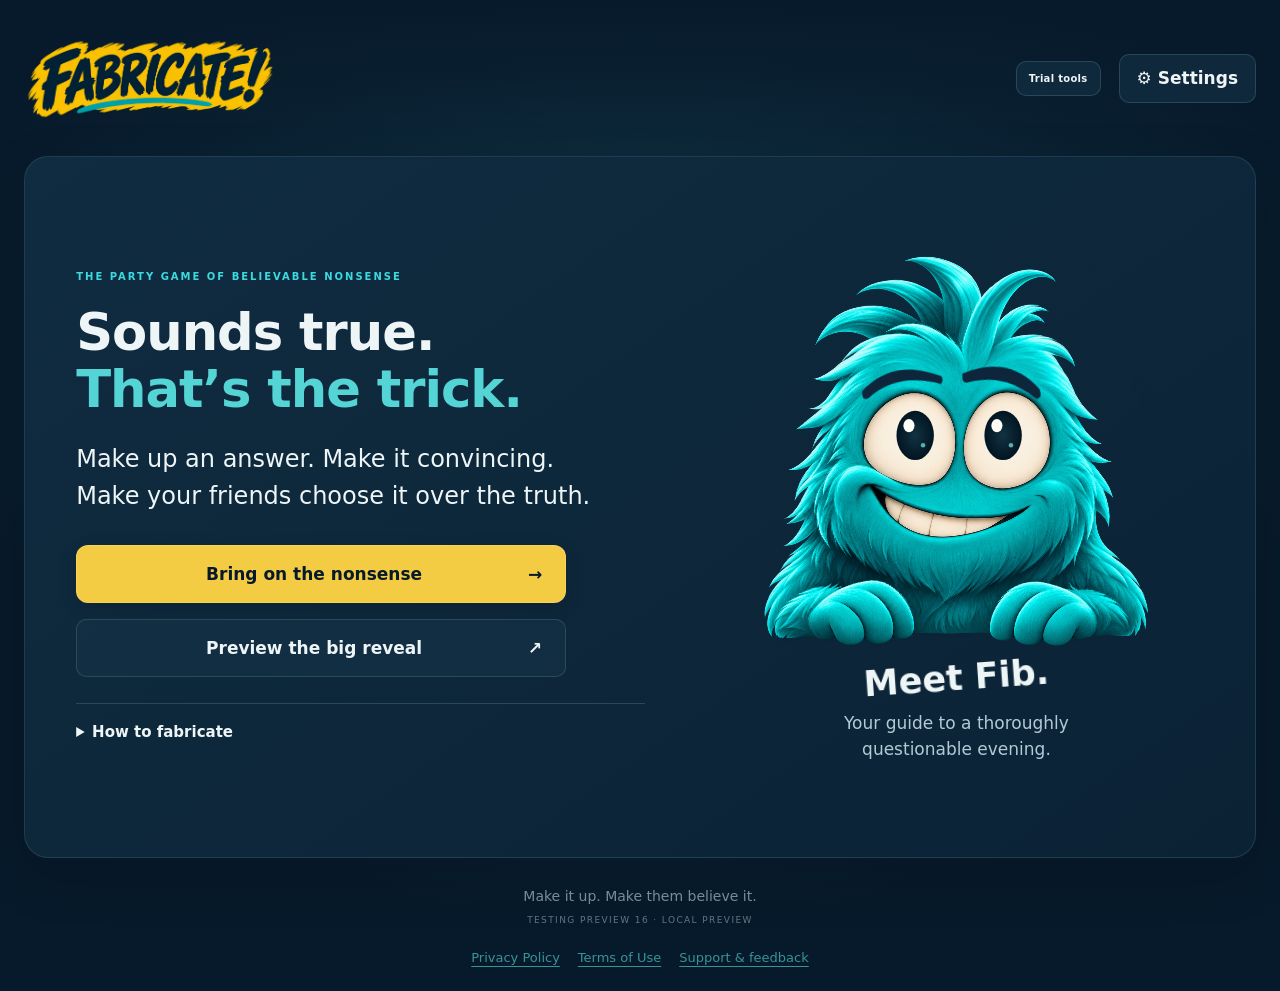
==== commit 8ca9a855: "Add files via upload" ====
--- a/01-WEBSITE-REPOSITORY/index.html
+++ b/01-WEBSITE-REPOSITORY/index.html
@@ -1 +1 @@
-<!doctype html><html lang="en"><head><meta charset="utf-8"><meta name="viewport" content="width=device-width,initial-scale=1,viewport-fit=cover"><meta name="theme-color" content="#071a2b"><title>FABRICATE! — Testing preview 15</title><link rel="stylesheet" href="style.css?v=15"></head><body class="trial-navy"><div id="app"></div><dialog id="modal" aria-label="Game information"></dialog><script src="game.js?v=15" defer></script></body></html>+<!doctype html><html lang="en"><head><meta charset="utf-8"><meta name="viewport" content="width=device-width,initial-scale=1,viewport-fit=cover"><meta name="theme-color" content="#071a2b"><title>FABRICATE! — Testing preview 16</title><link rel="stylesheet" href="style.css?v=16"></head><body class="trial-navy"><div id="app"></div><dialog id="modal" aria-label="Game information"></dialog><script src="game.js?v=16" defer></script></body></html>
--- a/01-WEBSITE-REPOSITORY/style.css
+++ b/01-WEBSITE-REPOSITORY/style.css
@@ -131,3 +131,22 @@
 @media(prefers-reduced-motion:reduce){.answer-card.zero-leaving{will-change:auto}}
 
 .answer-card.last-answer-wide{grid-column:1/-1}
+
+/* Keep the question beside the writing task instead of at the top of empty space. */
+@media(max-width:759px){html.typing .input-panel .question-column{display:flex;flex-direction:column;justify-content:flex-start;padding-bottom:5px}html.typing .input-panel .question-column h1{flex:none;margin-top:auto!important}}
+.gather-call{display:flex;flex-wrap:wrap;align-items:center;gap:0 5px!important}
+.gather-call .gather-instruction{color:#54d4d5;font-weight:750}
+.reveal-layout .board-status:has(.gather-call){height:auto;min-height:36px}
+.champion-fib{position:relative;isolation:isolate;padding-top:11%;overflow:visible}
+.champion-fib .crown{display:none}
+.champion-fib .champion-crown{position:absolute;z-index:3;pointer-events:none;top:-5%;left:23%;width:54%;height:auto;transform:rotate(-7deg);filter:drop-shadow(0 5px 3px #03152166);}
+.champion-fib::after{content:'';position:absolute;z-index:-1;inset:10% 0 0;border-radius:50%;background:radial-gradient(ellipse,#f4cc4322,transparent 65%);pointer-events:none}
+.legal-footer{display:flex;flex-wrap:wrap;gap:8px 18px;justify-content:center;margin-top:14px}
+.legal-footer button{background:none;color:#54d4d5;border:0;padding:7px 0;font:inherit;font-size:13px;text-decoration:underline;text-underline-offset:4px}
+.legal-links{display:flex;flex-wrap:wrap;gap:8px;margin:20px 0}
+.legal-links button{background:#163b4d;border:1px solid #426578;color:#54d4d5;border-radius:10px;padding:10px 12px;font:inherit;font-size:14px;font-weight:650}
+.legal-doc{font-size:15px;line-height:1.65;overflow-wrap:anywhere}
+.legal-doc a{color:#54d4d5;text-underline-offset:3px}
+.legal-doc h1{font-size:27px;margin:12px 0}.legal-doc h2{font-size:21px;color:#54d4d5;margin:22px 0 12px}.legal-doc h3{font-size:17px;margin-top:24px}.legal-doc .tag{font-size:11px;color:#f4cc43}.legal-doc .meta{font-size:12px;color:var(--muted)}.legal-doc section{margin:22px 0;padding-top:18px;border-top:1px solid #355468}.legal-doc .intro,.legal-doc .owner{padding:14px;background:#16394b;border-radius:12px}.legal-doc .toc{padding:0 12px}.legal-doc .toc li{margin:5px 0}.legal-doc .button{display:inline-block;background:#f4cc43;color:#071a2b;padding:10px 14px;text-decoration:none;border-radius:9px;font-weight:700}.legal-doc .lead{font-size:16px}
+
+.champion-fib{width:clamp(230px,34vw,400px);max-width:100%;margin-inline:auto;padding-top:40px}.champion-fib .fib-actor{width:100%;max-width:none}
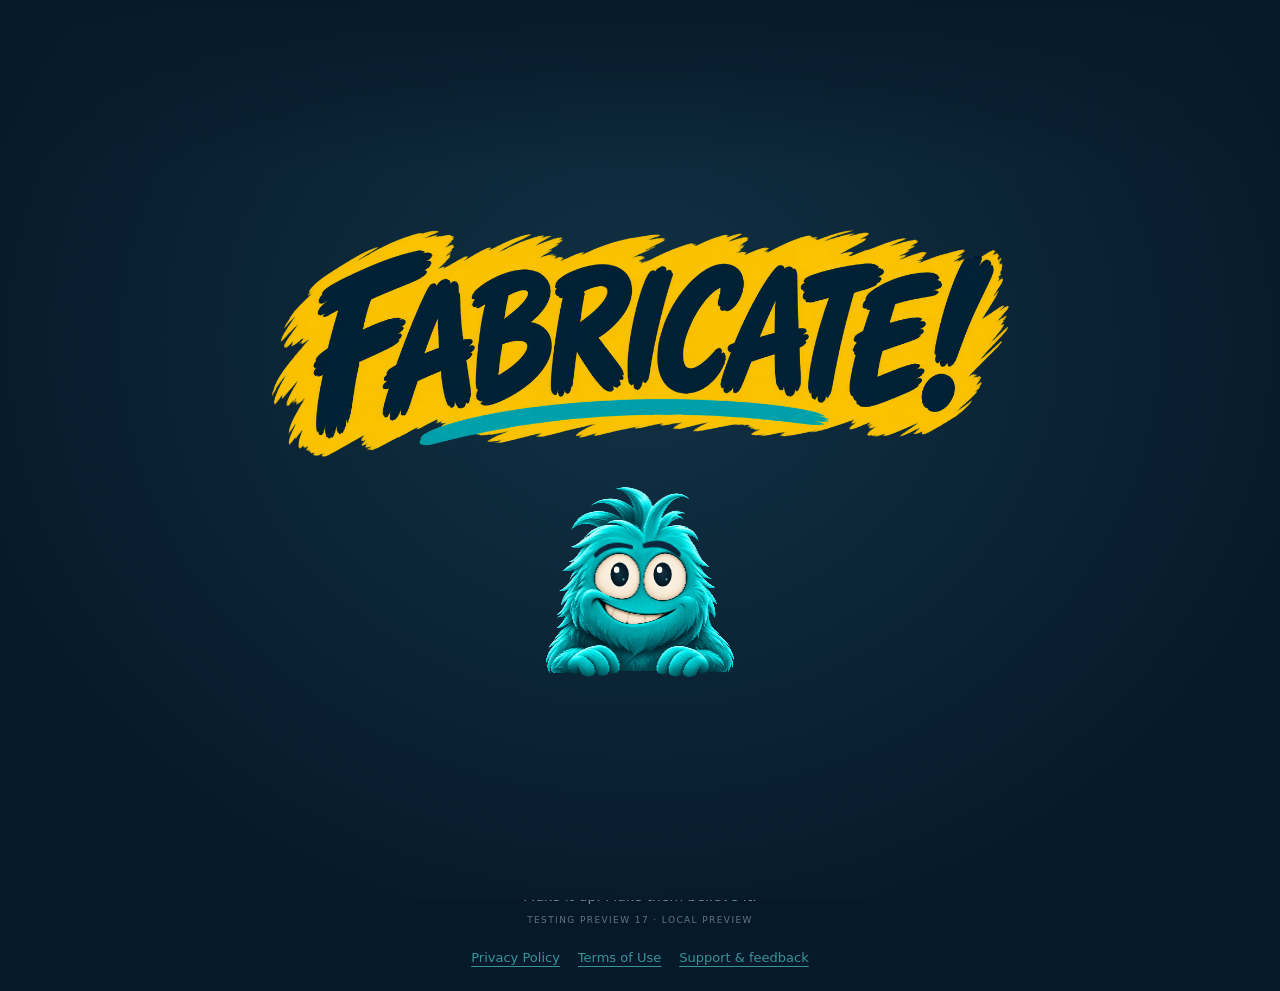
==== commit 8593375a: "Add files via upload" ====
--- a/01-WEBSITE-REPOSITORY/index.html
+++ b/01-WEBSITE-REPOSITORY/index.html
@@ -1 +1 @@
-<!doctype html><html lang="en"><head><meta charset="utf-8"><meta name="viewport" content="width=device-width,initial-scale=1,viewport-fit=cover"><meta name="theme-color" content="#071a2b"><title>FABRICATE! — Testing preview 16</title><link rel="stylesheet" href="style.css?v=16"></head><body class="trial-navy"><div id="app"></div><dialog id="modal" aria-label="Game information"></dialog><script src="game.js?v=16" defer></script></body></html>+<!doctype html><html lang="en"><head><meta charset="utf-8"><meta name="viewport" content="width=device-width,initial-scale=1,viewport-fit=cover"><meta name="theme-color" content="#071a2b"><title>FABRICATE! — Testing preview 17</title><link rel="stylesheet" href="style.css?v=17"></head><body class="trial-navy"><div id="app"></div><dialog id="modal" aria-label="Game information"></dialog><script src="game.js?v=17" defer></script></body></html>
--- a/01-WEBSITE-REPOSITORY/style.css
+++ b/01-WEBSITE-REPOSITORY/style.css
@@ -150,3 +150,28 @@
 .legal-doc h1{font-size:27px;margin:12px 0}.legal-doc h2{font-size:21px;color:#54d4d5;margin:22px 0 12px}.legal-doc h3{font-size:17px;margin-top:24px}.legal-doc .tag{font-size:11px;color:#f4cc43}.legal-doc .meta{font-size:12px;color:var(--muted)}.legal-doc section{margin:22px 0;padding-top:18px;border-top:1px solid #355468}.legal-doc .intro,.legal-doc .owner{padding:14px;background:#16394b;border-radius:12px}.legal-doc .toc{padding:0 12px}.legal-doc .toc li{margin:5px 0}.legal-doc .button{display:inline-block;background:#f4cc43;color:#071a2b;padding:10px 14px;text-decoration:none;border-radius:9px;font-weight:700}.legal-doc .lead{font-size:16px}
 
 .champion-fib{width:clamp(230px,34vw,400px);max-width:100%;margin-inline:auto;padding-top:40px}.champion-fib .fib-actor{width:100%;max-width:none}
+
+/* Left of the writing task on tablets; above the question on phones. */
+html.typing .input-panel .question-column{display:flex;flex-direction:column;justify-content:flex-start;gap:10px;overflow:auto}
+html.typing .input-panel .question-column h1{margin:0!important;flex:none;order:0}
+html.typing .writing-fib{order:1;flex:1;min-height:0;display:flex;align-items:center;justify-content:center}
+html.typing .writing-fib .perched-fib{display:block!important;position:relative!important;inset:auto!important;transform:none!important;width:clamp(125px,20vw,230px)!important;max-width:100%;height:auto;margin:0!important;flex-shrink:0}
+html.typing .writing-fib .fib-actor canvas{max-width:100%}
+/* The crown's open band fits around the fur, with its rim lowered onto the head. */
+.champion-fib .champion-crown{top:0;left:20%;width:60%;transform:rotate(-7deg);overflow:visible;filter:drop-shadow(0 2px 1px #03152155)}
+.champion-fib:has(.tap-laugh){animation:tap-chuckle .32s ease-in-out infinite}
+.champion-fib .tap-laugh{animation:none}
+@media(max-width:759px){
+ html.typing .input-panel{grid-template-rows:minmax(0,1fr) auto;gap:8px}
+ html.typing .input-panel .question-column{justify-content:flex-end;gap:5px;padding-bottom:0}
+ html.typing .input-panel .question-column h1{order:1;font-size:clamp(17px,5vw,22px);line-height:1.15}
+ html.typing .writing-fib{order:0;flex:0 1 auto;min-height:45px;align-self:center}
+ html.typing .writing-fib .perched-fib{width:clamp(52px,calc(var(--visible-height) * .19),100px)!important}
+ html.typing .input-panel .response-column{max-height:calc(var(--visible-height) * .61);padding:10px}
+ html.typing .response-column form>.eyebrow{margin-bottom:6px}
+ html.typing textarea.field{height:62px;min-height:52px}
+ html.typing .response-column form .primary{margin-top:8px;min-height:44px}
+}
+@media(prefers-reduced-motion:reduce){.champion-fib:has(.tap-laugh){animation:none}}
+
+html.typing .question-column{scrollbar-width:none}html.typing .question-column::-webkit-scrollbar{display:none}
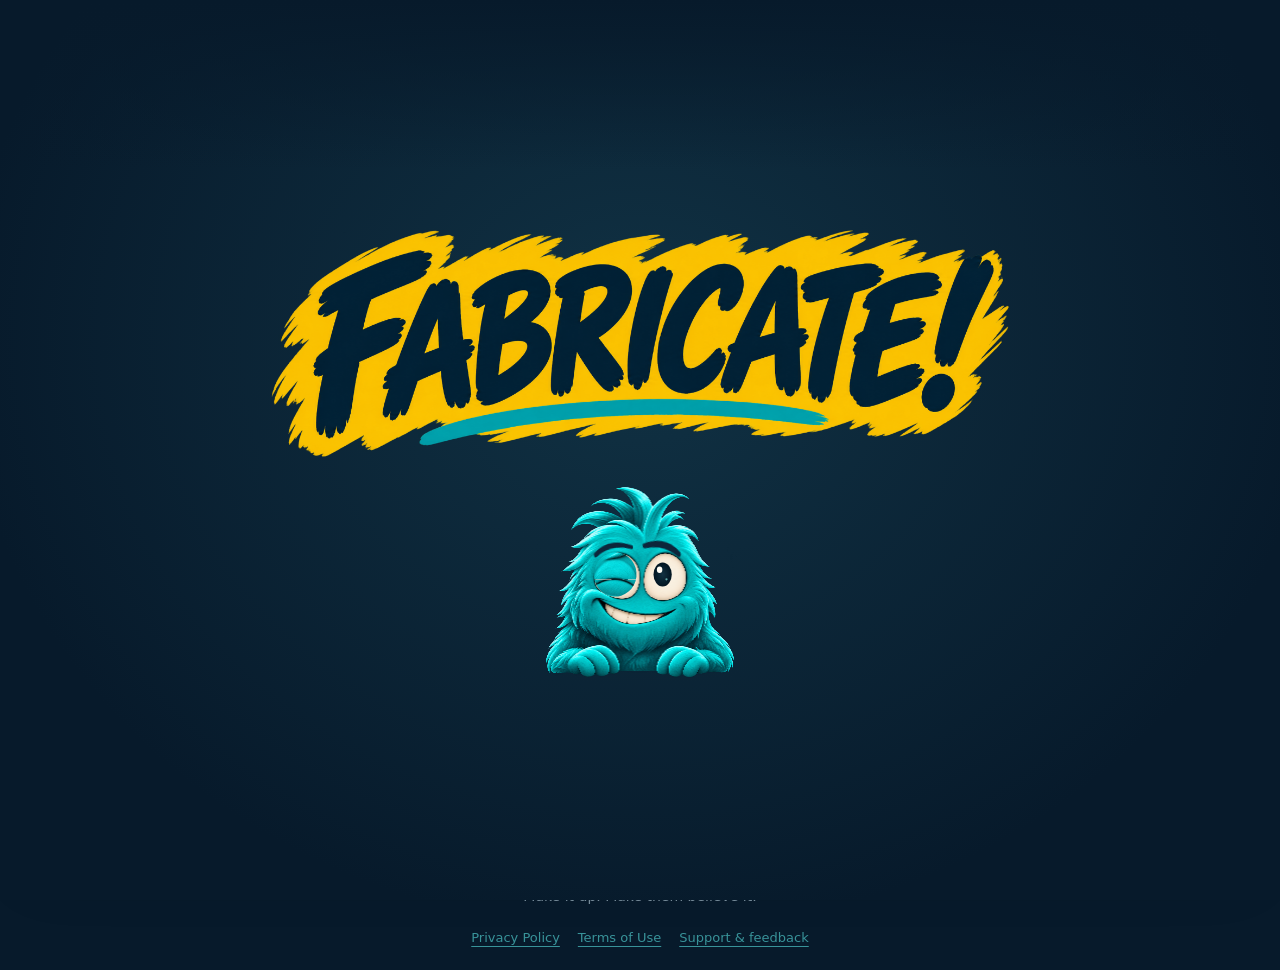
==== commit 582a707b: "Add files via upload" ====
--- a/01-WEBSITE-REPOSITORY/index.html
+++ b/01-WEBSITE-REPOSITORY/index.html
@@ -1 +1 @@
-<!doctype html><html lang="en"><head><meta charset="utf-8"><meta name="viewport" content="width=device-width,initial-scale=1,viewport-fit=cover"><meta name="theme-color" content="#071a2b"><title>FABRICATE! — Testing preview 17</title><link rel="stylesheet" href="style.css?v=17"></head><body class="trial-navy"><div id="app"></div><dialog id="modal" aria-label="Game information"></dialog><script src="game.js?v=17" defer></script></body></html>+<!doctype html><html lang="en"><head><meta charset="utf-8"><meta name="viewport" content="width=device-width,initial-scale=1,viewport-fit=cover"><meta name="theme-color" content="#071a2b"><title>FABRICATE! — The party game of believable nonsense</title><link rel="stylesheet" href="style.css?v=18"></head><body class="trial-navy"><div id="app"></div><dialog id="modal" aria-label="Game information"></dialog><script src="game.js?v=18" defer></script></body></html>
--- a/01-WEBSITE-REPOSITORY/style.css
+++ b/01-WEBSITE-REPOSITORY/style.css
@@ -175,3 +175,13 @@
 @media(prefers-reduced-motion:reduce){.champion-fib:has(.tap-laugh){animation:none}}
 
 html.typing .question-column{scrollbar-width:none}html.typing .question-column::-webkit-scrollbar{display:none}
+
+.home-premium{display:block;width:100%;margin-top:20px;background:#195669;border:1px solid #54d4d566;color:#f1f6f5;text-align:center}
+.premium-button b,.premium-button small{display:block}.premium-button small{margin-top:6px;font-size:13px;font-weight:500}
+.purchase-message{color:#54d4d5;min-height:1.5em}.premium-owned{font-weight:800;color:#72dfa7;letter-spacing:.1em}
+#premiumContent h3{font-size:clamp(26px,5vw,34px);color:#f4cc43;margin:18px 0}
+#premiumContent ul{padding-left:22px;line-height:1.6}#premiumContent li{margin:8px 0}
+#premiumContent>.primary,#premiumContent>.secondary{display:block;width:100%;margin:14px 0}
+.refresh-shop{display:block;margin:12px auto}button:disabled{cursor:default}
+#premiumContent .notice{background:#173b4d;color:#d6ecec;border:1px solid #426578}
+@media(min-width:1000px){.home-panel{align-items:center}.home-copy{padding-block:12px}}
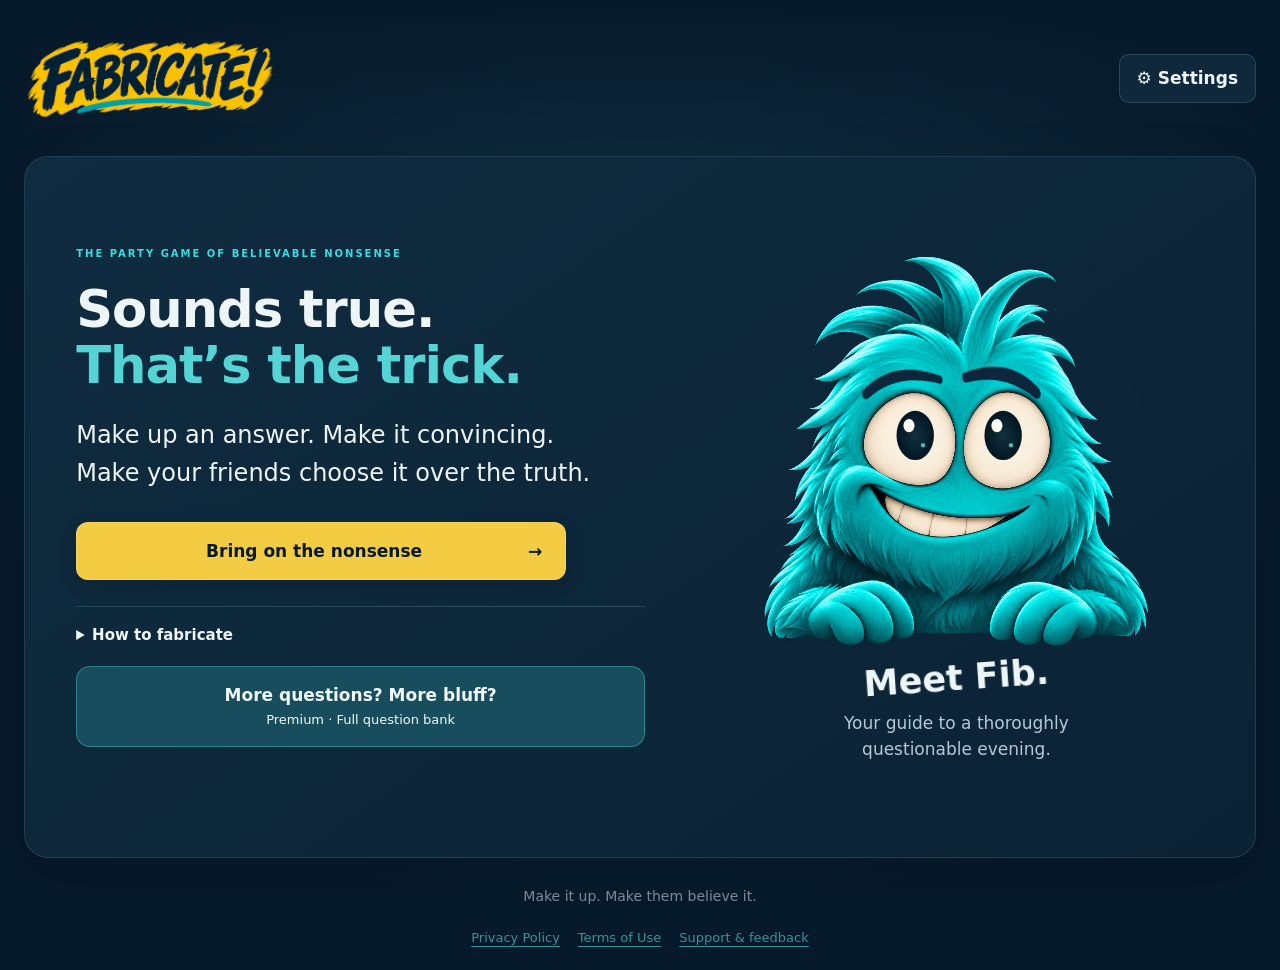
==== commit f1638555: "Add files via upload" ====
--- a/01-WEBSITE-REPOSITORY/index.html
+++ b/01-WEBSITE-REPOSITORY/index.html
@@ -1 +1 @@
-<!doctype html><html lang="en"><head><meta charset="utf-8"><meta name="viewport" content="width=device-width,initial-scale=1,viewport-fit=cover"><meta name="theme-color" content="#071a2b"><title>FABRICATE! — The party game of believable nonsense</title><link rel="stylesheet" href="style.css?v=18"></head><body class="trial-navy"><div id="app"></div><dialog id="modal" aria-label="Game information"></dialog><script src="game.js?v=18" defer></script></body></html>+<!doctype html><html lang="en"><head><meta charset="utf-8"><meta name="viewport" content="width=device-width,initial-scale=1,viewport-fit=cover"><meta name="theme-color" content="#071a2b"><title>FABRICATE! — The party game of believable nonsense</title><link rel="stylesheet" href="style.css?v=19"></head><body class="trial-navy"><div id="app"></div><dialog id="modal" aria-label="Game information"></dialog><script src="game.js?v=19" defer></script></body></html>
--- a/01-WEBSITE-REPOSITORY/style.css
+++ b/01-WEBSITE-REPOSITORY/style.css
@@ -185,3 +185,19 @@
 .refresh-shop{display:block;margin:12px auto}button:disabled{cursor:default}
 #premiumContent .notice{background:#173b4d;color:#d6ecec;border:1px solid #426578}
 @media(min-width:1000px){.home-panel{align-items:center}.home-copy{padding-block:12px}}
+
+/* Final launch polish: readable reveal metadata and direct community links. */
+.reveal-layout .board-status:has(.gather-call){min-height:64px;flex-shrink:0;gap:10px}
+.reveal-layout .board-status .gather-call{font-size:clamp(19px,2.3vw,27px)!important;line-height:1.24!important;margin:0}
+.gather-call .gather-instruction{font-weight:850;color:#64e1e0}
+.reveal-layout .answer-voters{font-size:clamp(14px,1.4vw,18px)!important;line-height:1.3;color:#9ce8e7!important;font-weight:650;white-space:normal!important;overflow-wrap:anywhere}
+.reveal-layout .answer-owner{font-size:clamp(15px,1.5vw,19px)!important;line-height:1.3;color:#ffe58b!important;font-weight:800;white-space:normal!important;overflow-wrap:anywhere}
+.reveal-layout .answer-card.truth .answer-voters{color:#d2ffe5!important}
+.settings-community{margin:26px 0 8px;padding-top:18px;border-top:1px solid #426578}
+.settings-community h3{color:#64e1e0;font-size:19px;margin:20px 0 10px}
+.settings-community p{font-size:15px;line-height:1.5;color:#c2d7df}
+.settings-community a{text-decoration:none}
+.settings-community .feedback-link{background:#194656;color:#f1fafb;border:1px solid #54b9c2;box-shadow:none;margin:12px 0 24px}
+.other-game{display:flex;flex-direction:column;gap:7px;padding:18px;border:1px solid #4c6d7e;border-radius:15px;background:#113547;color:#eef8fa}
+.other-game strong{font-size:23px;color:#efffa6}.other-game span{font-size:14px}.other-game-visit{color:#64e1e0;margin-top:5px}
+@media(max-width:759px){.reveal-layout .board-status:has(.gather-call){min-height:70px}.reveal-layout .answer-voters{font-size:14px!important}.reveal-layout .answer-owner{font-size:15px!important}}
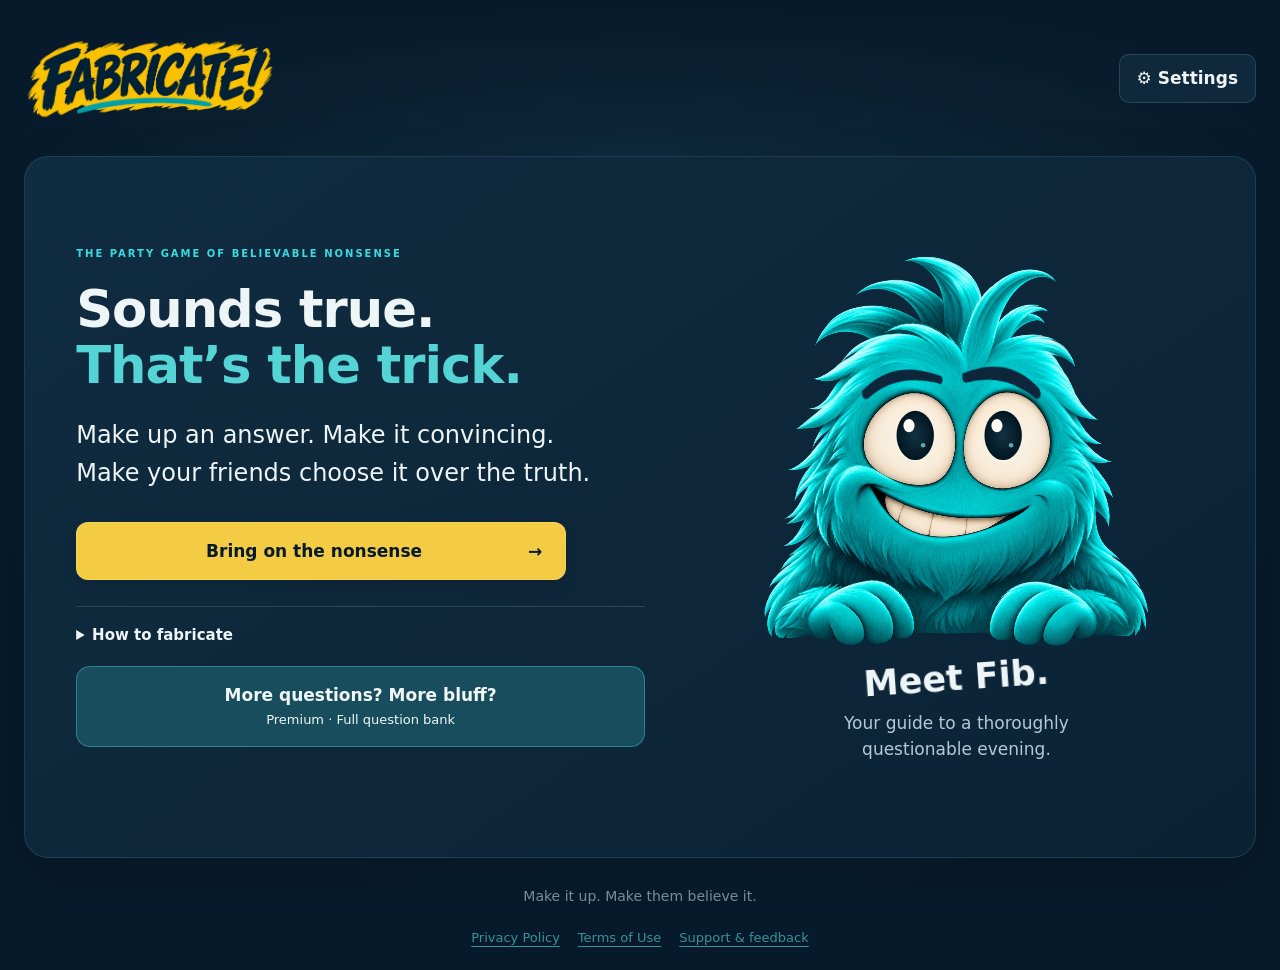
==== commit 747733de: "Add files via upload" ====
--- a/01-WEBSITE-REPOSITORY/index.html
+++ b/01-WEBSITE-REPOSITORY/index.html
@@ -1 +1 @@
-<!doctype html><html lang="en"><head><meta charset="utf-8"><meta name="viewport" content="width=device-width,initial-scale=1,viewport-fit=cover"><meta name="theme-color" content="#071a2b"><title>FABRICATE! — The party game of believable nonsense</title><link rel="stylesheet" href="style.css?v=19"></head><body class="trial-navy"><div id="app"></div><dialog id="modal" aria-label="Game information"></dialog><script src="game.js?v=19" defer></script></body></html>+<!doctype html><html lang="en"><head><meta charset="utf-8"><meta name="viewport" content="width=device-width,initial-scale=1,viewport-fit=cover"><meta name="theme-color" content="#071a2b"><title>FABRICATE! — The party game of believable nonsense</title><link rel="stylesheet" href="style.css?v=20"></head><body class="trial-navy"><div id="app"></div><dialog id="modal" aria-label="Game information"></dialog><script src="game.js?v=20" defer></script></body></html>
--- a/01-WEBSITE-REPOSITORY/style.css
+++ b/01-WEBSITE-REPOSITORY/style.css
@@ -201,3 +201,62 @@
 .other-game{display:flex;flex-direction:column;gap:7px;padding:18px;border:1px solid #4c6d7e;border-radius:15px;background:#113547;color:#eef8fa}
 .other-game strong{font-size:23px;color:#efffa6}.other-game span{font-size:14px}.other-game-visit{color:#64e1e0;margin-top:5px}
 @media(max-width:759px){.reveal-layout .board-status:has(.gather-call){min-height:70px}.reveal-layout .answer-voters{font-size:14px!important}.reveal-layout .answer-owner{font-size:15px!important}}
+
+/* Spotlight has one large answer and quiet supporting tiles; no fixed text rows. */
+.reveal-layout .answer-board{grid-template-columns:repeat(var(--spotlight-cols,2),minmax(0,1fr))!important;align-content:stretch;overflow-y:auto;overflow-x:hidden;scrollbar-width:thin;overscroll-behavior:contain;padding:1px}
+.reveal-layout .answer-card,.reveal-layout .answer-card.active,.reveal-layout.dense-tiles .answer-card,.reveal-layout.tiny-tiles .answer-card,.reveal-layout.micro-tiles .answer-card{display:flex!important;flex-direction:column;position:relative;height:auto;min-height:0;grid-template-rows:none!important;padding:12px!important;gap:12px;overflow:hidden;cursor:default}
+.reveal-layout .answer-card .answer-line{display:flex;align-items:center;justify-content:center;flex:1 0 auto;min-height:0;overflow:visible;margin:0}
+.reveal-layout .answer-card .answer-line p{margin:0!important;display:block!important;overflow:visible!important;-webkit-line-clamp:unset!important;font-size:16px!important;line-height:1.3!important;overflow-wrap:anywhere;text-align:center}
+.reveal-layout .answer-details{display:flex;flex-direction:column;flex:none;gap:9px;min-width:0}
+.reveal-layout .answer-details:not(:has(> :not([hidden]))){display:none}
+.reveal-layout .answer-details>div{position:static!important;margin:0!important;line-height:1.3!important;min-height:0;white-space:normal!important;overflow:visible!important;visibility:visible!important;display:flex;gap:3px;flex-direction:column;min-width:0}
+.reveal-layout .answer-details>div[hidden]{display:none!important}
+.reveal-layout .answer-voters{font-size:14px!important;color:#ffe293!important;font-weight:600!important}
+.reveal-layout .answer-owner{font-size:15px!important;color:#64dada!important;font-weight:700!important}
+.reveal-layout .answer-details .reveal-detail-label{font-size:11px;font-weight:500;opacity:.85}
+.reveal-layout .answer-details .reveal-detail-names{overflow-wrap:anywhere}
+.reveal-layout .answer-points{align-items:flex-start;line-height:1.2!important}
+.reveal-layout .answer-points .point-icon{width:24px;height:24px}
+.reveal-layout .answer-card.spotlight-card{grid-column:1/-1!important;border-color:#64dada!important;background:#193d4c!important;padding:18px!important;gap:14px}
+.reveal-layout .spotlight-card .answer-line p{font-size:clamp(20px,2.3vw,28px)!important;line-height:1.22!important;font-weight:650!important}
+.reveal-layout .spotlight-card .answer-details{padding-top:12px;border-top:1px solid #496873;display:grid;grid-template-columns:minmax(0,1fr) auto;gap:10px 18px}
+.reveal-layout .spotlight-card .answer-voters{grid-column:1/-1}
+.reveal-layout .spotlight-card .answer-owner{grid-column:1;grid-row:2}
+.reveal-layout .spotlight-card .answer-points{grid-column:2;grid-row:2;align-self:center;min-width:30px}
+.reveal-layout .supporting-card .answer-details{display:none!important}
+.reveal-layout .supporting-card{opacity:.75}
+.reveal-layout .supporting-card .answer-line{flex:1;overflow:hidden}
+.reveal-layout .supporting-card .answer-line p{font-size:13px!important;display:-webkit-box!important;-webkit-box-orient:vertical;-webkit-line-clamp:3!important;overflow:hidden!important}
+.reveal-layout .answer-card.zero-current .answer-voters,.reveal-layout .answer-card.zero-current .answer-points{display:none!important}
+.reveal-layout .board-status{min-height:0;height:auto;padding:4px 0!important;background:transparent!important;border:0!important}
+.reveal-layout .board-status p{font-size:13px;line-height:1.3}
+.reveal-layout .board-status .gather-call{font-size:21px!important;padding:4px 0}
+.reveal-layout .truth-explanation:not([hidden]){white-space:normal;display:block;max-height:48px;height:auto;min-height:24px;line-height:1.3}
+.entry-counter{font-size:11px;color:var(--muted);font-weight:500;line-height:1.3;text-align:right}
+.entry-counter.at-limit{color:#ffe293}
+.player>.field{grid-column:1;grid-row:1}.player>label{grid-column:2;grid-row:1}.player>.remove{grid-column:3;grid-row:1}.player>.name-counter{grid-column:1;grid-row:2;margin-top:-6px}
+.answer-counter{display:block;margin:5px 1px 0}
+.winner.celebrating{animation:none!important;transform:none!important;opacity:1!important}
+.winner.celebrating strong{display:inline-block;max-width:100%;white-space:nowrap;overflow:visible;transform-origin:center;animation:none!important;line-height:1.2}
+.final-panel .winner{overflow:visible}
+@media(max-width:649px){.reveal-layout .answer-card.spotlight-card{padding:14px!important}.reveal-layout .spotlight-card .answer-line p{font-size:21px!important}.reveal-layout .spotlight-card .answer-details{gap:8px 12px}.reveal-layout .answer-card{padding:8px!important;gap:8px}.reveal-layout .answer-card .answer-line p{font-size:14px!important}.reveal-layout .spotlight-card .answer-line p{font-size:21px!important}.reveal-layout .supporting-card .answer-line p{font-size:12px!important}.reveal-layout .board-status:has(.gather-call){min-height:55px}}
+@media(prefers-reduced-motion:reduce){.winner.celebrating strong{transform:none!important}}
+
+.reveal-layout .answer-card.truth .answer-voters{color:#ffe293!important}.reveal-layout .answer-card .answer-owner{color:#64dada!important}
+
+@media(max-width:649px){.reveal-layout .large-party-board .supporting-card{padding:6px!important}.reveal-layout .large-party-board .supporting-card .answer-line p{font-size:11px!important;-webkit-line-clamp:2!important}}
+
+.reveal-layout .answer-card[hidden]{display:none!important}
+
+/* Leave room for Fib and the question above the keyboard on narrow phones. */
+@media(max-width:359px){
+ html.typing .input-panel{padding:6px!important;gap:6px}
+ html.typing .input-panel .response-column{padding:6px!important}
+ html.typing .response-column form>.eyebrow{font-size:10px;margin-bottom:4px}
+ html.typing textarea.field{height:52px!important;min-height:52px!important;padding:8px!important}
+ html.typing .response-column form .primary{margin-top:5px;min-height:44px;padding:8px!important}
+ html.typing .answer-counter{margin-top:2px;font-size:10px}
+ html.typing .writing-fib .perched-fib{width:52px!important}
+}
+
+@media(max-width:359px){html.typing .input-panel .question-column h1{font-size:16px!important;line-height:1.15}}
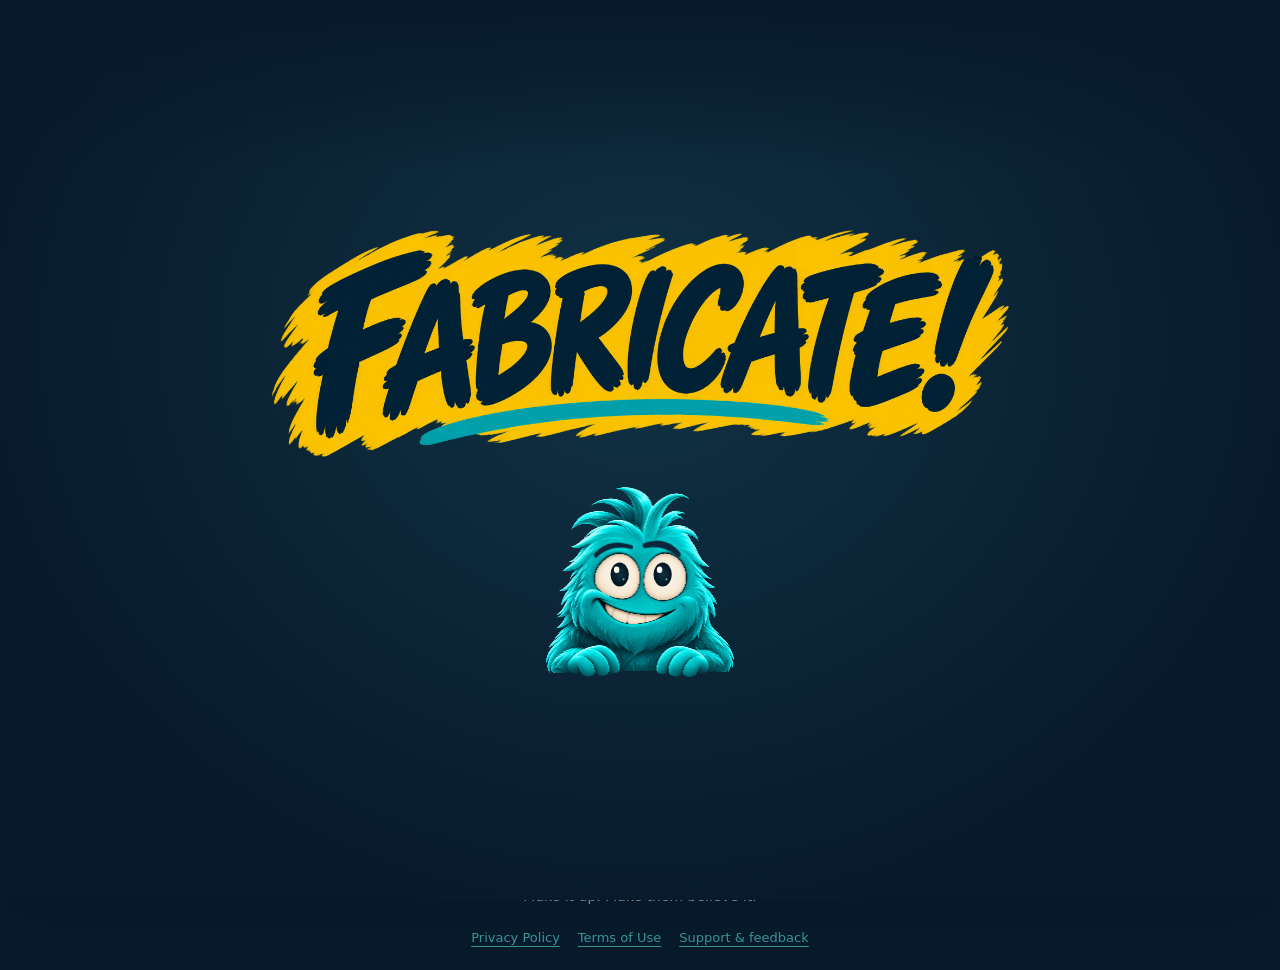
==== commit bedc9136: "Add files via upload" ====
--- a/01-WEBSITE-REPOSITORY/index.html
+++ b/01-WEBSITE-REPOSITORY/index.html
@@ -1 +1 @@
-<!doctype html><html lang="en"><head><meta charset="utf-8"><meta name="viewport" content="width=device-width,initial-scale=1,viewport-fit=cover"><meta name="theme-color" content="#071a2b"><title>FABRICATE! — The party game of believable nonsense</title><link rel="stylesheet" href="style.css?v=20"></head><body class="trial-navy"><div id="app"></div><dialog id="modal" aria-label="Game information"></dialog><script src="game.js?v=20" defer></script></body></html>+<!doctype html><html lang="en"><head><meta charset="utf-8"><meta name="viewport" content="width=device-width,initial-scale=1,viewport-fit=cover"><meta name="theme-color" content="#071a2b"><title>FABRICATE! — The party game of believable nonsense</title><link rel="stylesheet" href="style.css?v=21"></head><body class="trial-navy"><div id="app"></div><dialog id="modal" aria-label="Game information"></dialog><script src="game.js?v=21" defer></script></body></html>
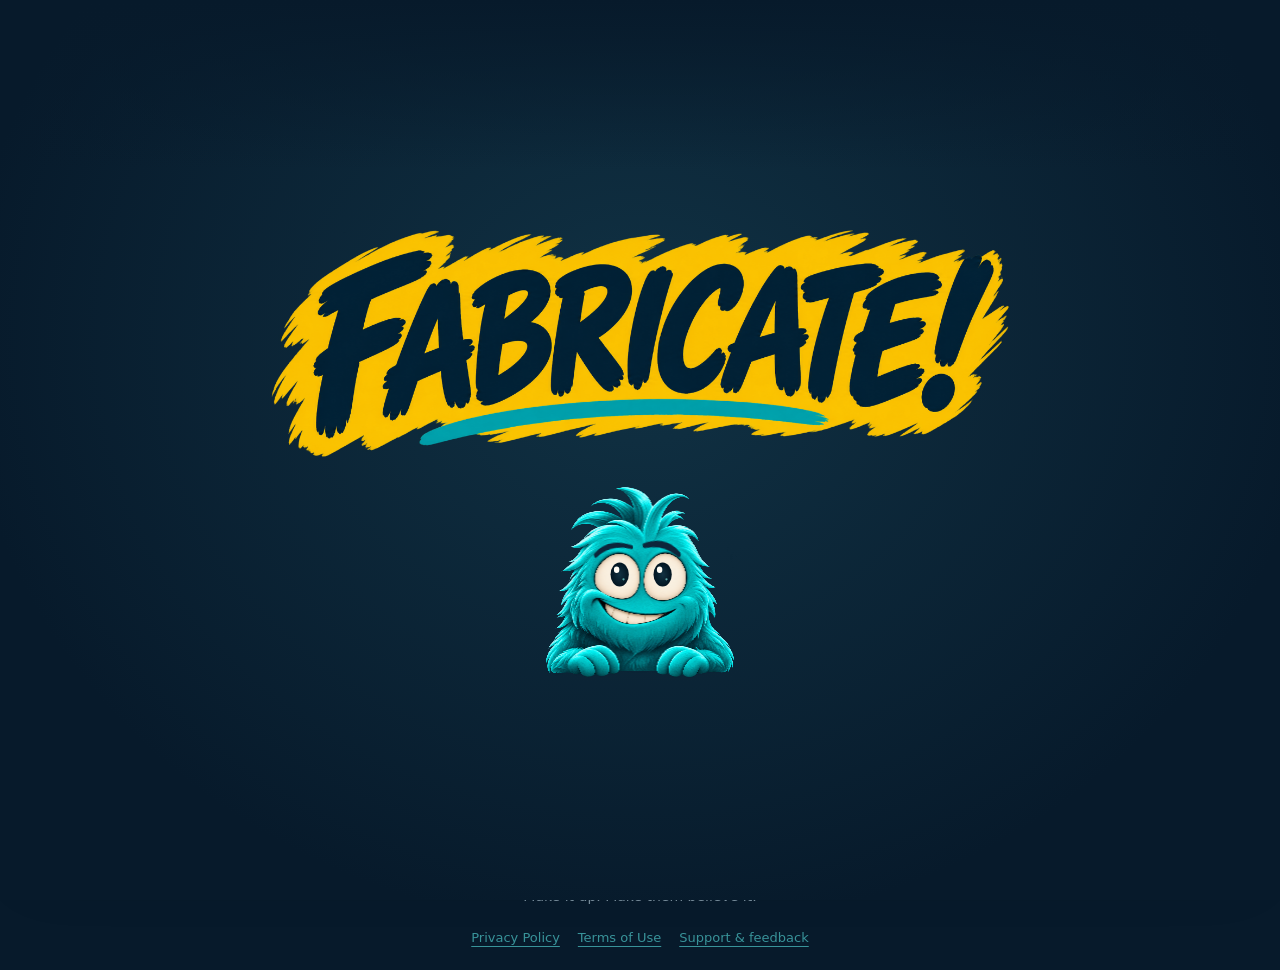
==== commit 6a63af45: "Add files via upload" ====
--- a/01-WEBSITE-REPOSITORY/index.html
+++ b/01-WEBSITE-REPOSITORY/index.html
@@ -1 +1 @@
-<!doctype html><html lang="en"><head><meta charset="utf-8"><meta name="viewport" content="width=device-width,initial-scale=1,viewport-fit=cover"><meta name="theme-color" content="#071a2b"><title>FABRICATE! — The party game of believable nonsense</title><link rel="stylesheet" href="style.css?v=21"></head><body class="trial-navy"><div id="app"></div><dialog id="modal" aria-label="Game information"></dialog><script src="game.js?v=21" defer></script></body></html>+<!doctype html><html lang="en"><head><meta charset="utf-8"><meta name="viewport" content="width=device-width,initial-scale=1,viewport-fit=cover"><meta name="theme-color" content="#071a2b"><title>FABRICATE! — The party game of believable nonsense</title><link rel="stylesheet" href="style.css?v=22"></head><body class="trial-navy"><div id="app"></div><dialog id="modal" aria-label="Game information"></dialog><script src="game.js?v=22" defer></script></body></html>
